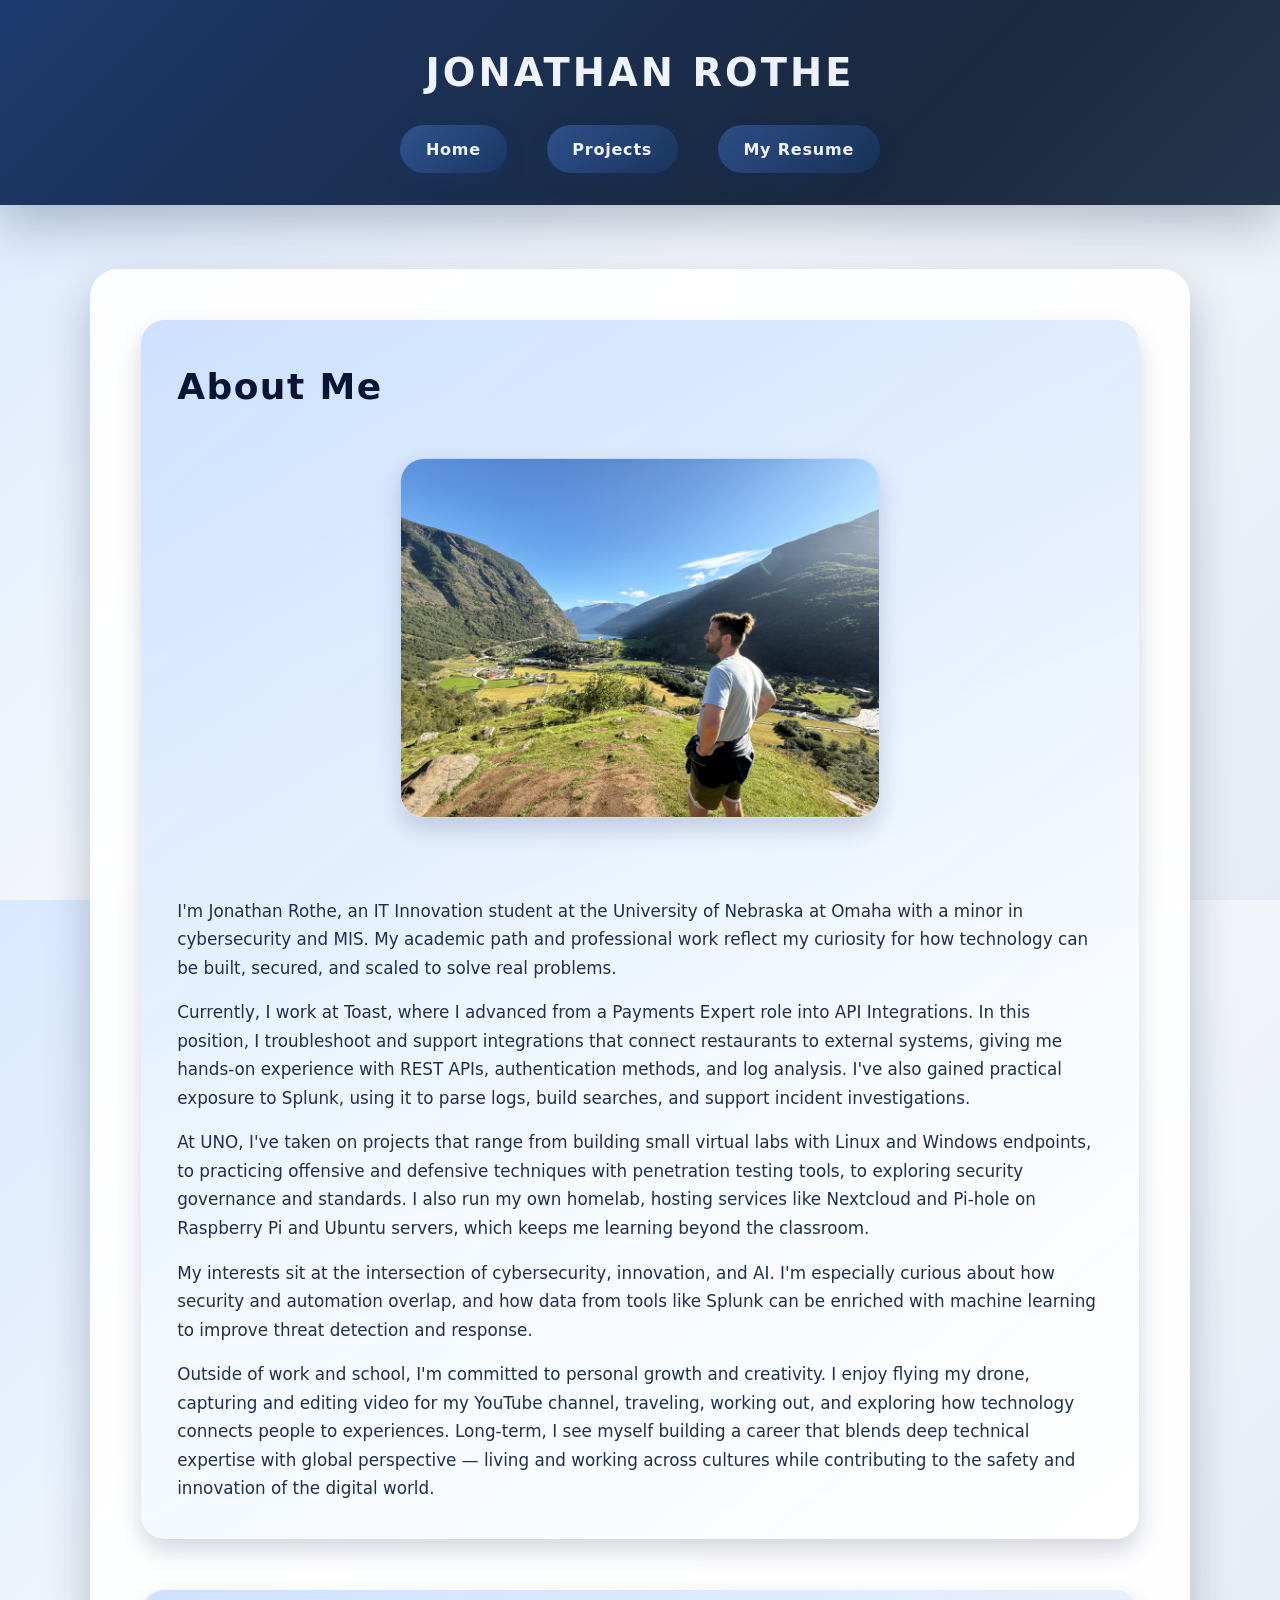
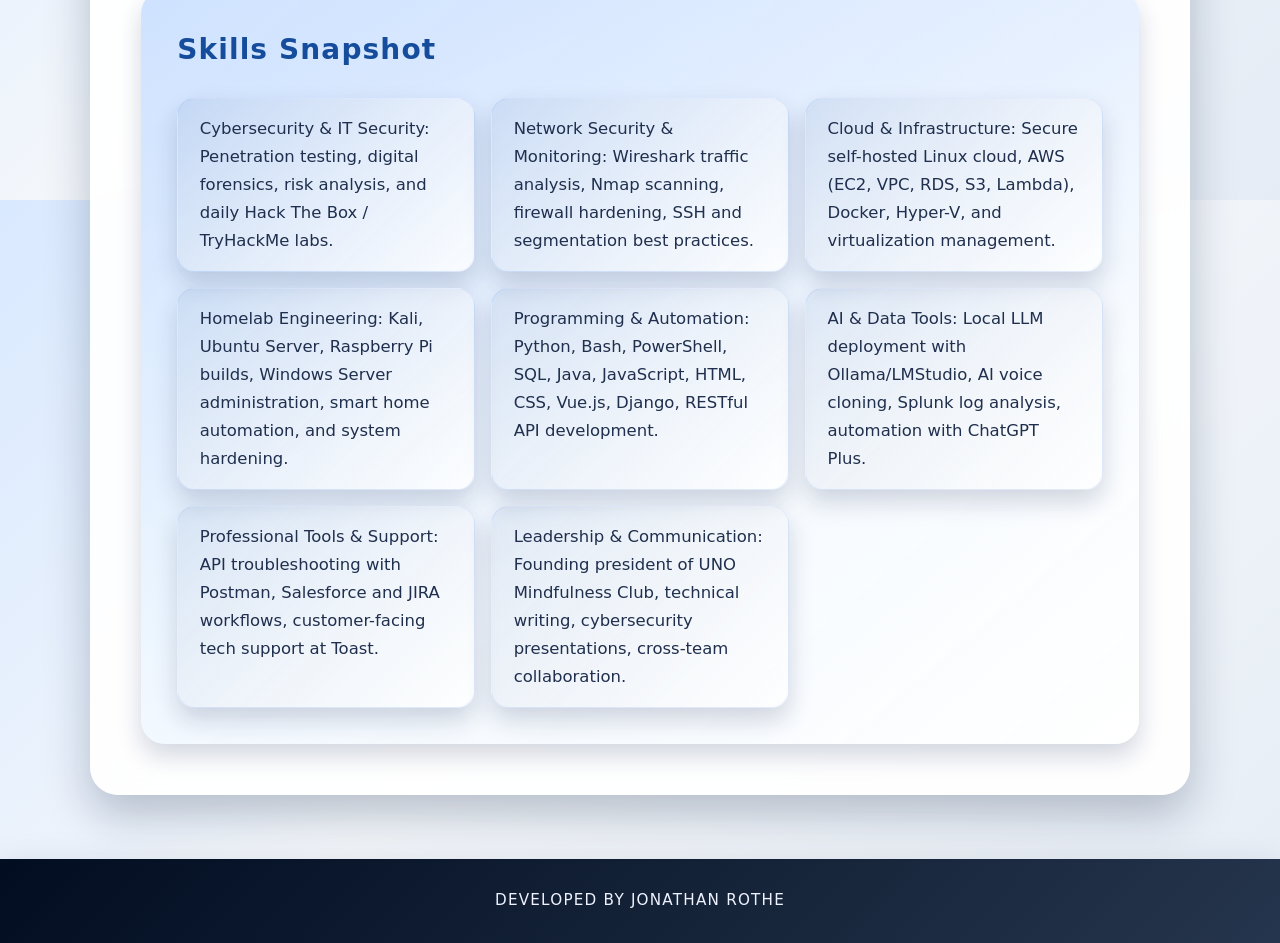
==== about.html @ 2ec84be0 "push" ====
<!DOCTYPE html>
<html lang="en">
<head>
    <meta charset="UTF-8">
    <meta name="viewport" content="width=device-width, initial-scale=1.0">
    <title>Jonathan Rothe's Resume</title>
    <link rel="stylesheet" href="style.css">
    <link rel="icon" href="pictures/favicon.png" type="image/x-icon">
</head>
<body>
    <header>
        <h1>Jonathan Rothe</h1>
        <nav>
        <ul>
            <li><a href="index.html">Home</a></li>
            <li><a href="projects.html">Projects</a></li>
            <li><a href="resume.html">My Resume</a></li>
        </ul>
        </nav>
    </header>

    <main>
        <section class="about-intro">
            <h2>About Me</h2>
            <div class="about-layout">
                <img src="pictures/canyon.jpg" alt="Travel pic" class="responsive-image" width="480" height="680">
                <div class="about-copy">
                    <p>I&apos;m Jonathan Rothe, an IT Innovation student at the University of Nebraska at Omaha with a minor in cybersecurity and MIS. My academic path and professional work reflect my curiosity for how technology can be built, secured, and scaled to solve real problems.</p>

                    <p>Currently, I work at Toast, where I advanced from a Payments Expert role into API Integrations. In this position, I troubleshoot and support integrations that connect restaurants to external systems, giving me hands-on experience with REST APIs, authentication methods, and log analysis. I&apos;ve also gained practical exposure to Splunk, using it to parse logs, build searches, and support incident investigations.</p>

                    <p>At UNO, I&apos;ve taken on projects that range from building small virtual labs with Linux and Windows endpoints, to practicing offensive and defensive techniques with penetration testing tools, to exploring security governance and standards. I also run my own homelab, hosting services like Nextcloud and Pi-hole on Raspberry Pi and Ubuntu servers, which keeps me learning beyond the classroom.</p>

                    <p>My interests sit at the intersection of cybersecurity, innovation, and AI. I&apos;m especially curious about how security and automation overlap, and how data from tools like Splunk can be enriched with machine learning to improve threat detection and response.</p>

                    <p>Outside of work and school, I&apos;m committed to personal growth and creativity. I enjoy flying my drone, capturing and editing video for my YouTube channel, traveling, working out, and exploring how technology connects people to experiences. Long-term, I see myself building a career that blends deep technical expertise with global perspective &mdash; living and working across cultures while contributing to the safety and innovation of the digital world.</p>
                </div>
            </div>
        </section>

        <section class="skills-summary">
            <h3>Skills Snapshot</h3>
            <ul>
                <li>Cybersecurity &amp; IT Security: Penetration testing, digital forensics, risk analysis, and daily Hack The Box / TryHackMe labs.</li>
                <li>Network Security &amp; Monitoring: Wireshark traffic analysis, Nmap scanning, firewall hardening, SSH and segmentation best practices.</li>
                <li>Cloud &amp; Infrastructure: Secure self-hosted Linux cloud, AWS (EC2, VPC, RDS, S3, Lambda), Docker, Hyper-V, and virtualization management.</li>
                <li>Homelab Engineering: Kali, Ubuntu Server, Raspberry Pi builds, Windows Server administration, smart home automation, and system hardening.</li>
                <li>Programming &amp; Automation: Python, Bash, PowerShell, SQL, Java, JavaScript, HTML, CSS, Vue.js, Django, RESTful API development.</li>
                <li>AI &amp; Data Tools: Local LLM deployment with Ollama/LMStudio, AI voice cloning, Splunk log analysis, automation with ChatGPT Plus.</li>
                <li>Professional Tools &amp; Support: API troubleshooting with Postman, Salesforce and JIRA workflows, customer-facing tech support at Toast.</li>
                <li>Leadership &amp; Communication: Founding president of UNO Mindfulness Club, technical writing, cybersecurity presentations, cross-team collaboration.</li>
            </ul>
        </section>

    </main>

    <footer>
        <p>Developed by Jonathan Rothe</p>
    </footer>
</body>
</html>
---- style.css ----
:root {
    --primary-deep: #03122b;
    --primary-main: #154d9c;
    --primary-accent: #4f88ff;
    --primary-soft: #8dc6ff;
    --neutral-100: #f1f5fb;
    --neutral-200: rgba(255, 255, 255, 0.92);
    --neutral-300: rgba(255, 255, 255, 0.65);
    --text-strong: #0a1536;
    --text-body: #1f2f4d;
    --text-muted: #5c6e91;
    --shadow-elevated: 0 20px 45px rgba(8, 26, 60, 0.25);
    --shadow-soft: 0 12px 24px rgba(15, 35, 75, 0.18);
    --shadow-inset: inset 0 0 0 1px rgba(255, 255, 255, 0.2);
}

* {
    box-sizing: border-box;
}

html, body {
    height: 100%;
    margin: 0;
    padding: 0;
}

body {
    font-family: "Segoe UI", "Helvetica Neue", system-ui, sans-serif;
    color: var(--text-body);
    background: linear-gradient(135deg, #d9e9ff 0%, #f4f7fb 45%, #e5ecf5 100%);
    display: flex;
    flex-direction: column;
    min-height: 100vh;
    line-height: 1.7;
}

header {
    background: linear-gradient(135deg, #020d21 0%, #152338 55%, #25354d 100%);
    color: #eef2ff;
    text-align: center;
    padding: 2.5rem 1.5rem 2rem;
    box-shadow: var(--shadow-elevated);
    position: relative;
    isolation: isolate;
}

header::after {
    content: "";
    position: absolute;
    inset: 0;
    background: linear-gradient(135deg, rgba(79, 136, 255, 0.35), transparent 70%);
    pointer-events: none;
    mix-blend-mode: screen;
}

header h1 {
    margin: 0;
    color: #eef2ff;
    font-size: clamp(2rem, 3vw, 2.8rem);
    letter-spacing: 0.08em;
    text-transform: uppercase;
}

nav ul {
    list-style: none;
    display: flex;
    gap: clamp(1rem, 4vw, 2.5rem);
    justify-content: center;
    align-items: center;
    padding: 1.25rem 0 0;
    margin: 0;
    flex-wrap: wrap;
}

nav a {
    display: inline-flex;
    align-items: center;
    justify-content: center;
    padding: 0.65rem 1.6rem;
    border-radius: 999px;
    font-weight: 600;
    color: #eef2ff;
    letter-spacing: 0.05em;
    text-decoration: none;
    background: linear-gradient(135deg, rgba(79, 136, 255, 0.35), rgba(20, 77, 156, 0.25));
    backdrop-filter: blur(12px);
    box-shadow: 0 8px 18px rgba(16, 41, 88, 0.3);
    transition: transform 0.25s ease, box-shadow 0.25s ease, background 0.25s ease;
}

nav a::after {
    content: none;
}

nav a:hover,
nav a:focus-visible {
    transform: translateY(-3px);
    box-shadow: 0 14px 26px rgba(17, 56, 129, 0.35);
    background: linear-gradient(135deg, rgba(79, 136, 255, 0.55), rgba(20, 77, 156, 0.45));
}

main {
    width: min(1100px, 88%);
    margin: clamp(2.5rem, 6vw, 4rem) auto;
    padding: clamp(2rem, 4vw, 4rem);
    background: var(--neutral-200);
    border-radius: 28px;
    box-shadow: var(--shadow-elevated);
    backdrop-filter: blur(18px);
    display: flex;
    flex-direction: column;
    gap: clamp(2.5rem, 4vw, 3.5rem);
}

section {
    margin: 0;
    padding: clamp(1.5rem, 3vw, 2.25rem);
    border-radius: 24px;
    background: linear-gradient(140deg, rgba(141, 198, 255, 0.22) 0%, rgba(255, 255, 255, 0.82) 100%);
    box-shadow: var(--shadow-soft);
    position: relative;
    overflow: hidden;
}

section::before {
    content: "";
    position: absolute;
    inset: 0;
    background: linear-gradient(160deg, rgba(79, 136, 255, 0.2), transparent 65%);
    opacity: 0.8;
    pointer-events: none;
}

section > * {
    position: relative;
    z-index: 1;
}

h1, h2, h3 {
    font-family: "Segoe UI", "Helvetica Neue", system-ui, sans-serif;
    margin: 0 0 1rem;
    color: var(--text-strong);
    letter-spacing: 0.04em;
}

h2 {
    font-size: clamp(1.75rem, 3vw, 2.25rem);
}

h3 {
    font-size: clamp(1.35rem, 2.5vw, 1.75rem);
    color: var(--primary-main);
}

p {
    margin: 0 0 1.1rem;
    font-size: 1.05rem;
    color: var(--text-body);
}

strong {
    color: var(--primary-main);
}

ul,
ol {
    list-style: none;
    margin: 1.5rem 0 0;
    padding: 0;
}

main ul,
main ol {
    display: grid;
    gap: 1rem;
}

main li {
    background: linear-gradient(135deg, rgba(13, 61, 130, 0.08), rgba(255, 255, 255, 0.8));
    padding: 1rem 1.35rem;
    border-radius: 18px;
    font-size: 1.03rem;
    color: var(--text-body);
    box-shadow: var(--shadow-soft);
    border: 1px solid rgba(79, 136, 255, 0.1);
    transition: transform 0.25s ease, box-shadow 0.25s ease;
}

main li:hover {
    transform: translateY(-2px);
    box-shadow: 0 16px 32px rgba(16, 41, 88, 0.18);
}

.skills-summary ul {
    grid-template-columns: repeat(auto-fit, minmax(260px, 1fr));
}

.hero {
    position: relative;
    background: linear-gradient(135deg, rgba(3, 18, 43, 0.88), rgba(21, 77, 156, 0.65)), url('pictures/selfie.jpg') center/cover;
    color: #f7f9ff;
    padding: clamp(3rem, 6vw, 5rem);
    border-radius: 28px;
    overflow: hidden;
    min-height: clamp(320px, 55vw, 420px);
    display: flex;
    align-items: center;
    justify-content: center;
    text-align: center;
}

.hero-inner {
    position: relative;
    z-index: 1;
    display: flex;
    flex-direction: column;
    gap: clamp(1rem, 3vw, 1.75rem);
    align-items: center;
    max-width: min(780px, 92%);
}

.hero::before {
    content: "";
    position: absolute;
    inset: 0;
    background: radial-gradient(circle at 20% 20%, rgba(141, 198, 255, 0.35), transparent 55%),
        radial-gradient(circle at 80% 80%, rgba(79, 136, 255, 0.3), transparent 60%);
    z-index: 0;
}

.hero-name {
    font-size: clamp(1.1rem, 2vw, 1.3rem);
    letter-spacing: 0.4em;
    text-transform: uppercase;
    color: rgba(255, 255, 255, 0.9);
}

.hero-title {
    font-size: clamp(1.6rem, 4vw, 2.6rem);
    margin: 0;
    color: #f7f9ff;
}

.hero-actions {
    display: flex;
    gap: 1rem;
    flex-wrap: wrap;
    justify-content: center;
}

.hero-button {
    display: inline-flex;
    align-items: center;
    justify-content: center;
    padding: 0.85rem 1.85rem;
    border-radius: 999px;
    background: linear-gradient(135deg, rgba(141, 198, 255, 0.9), rgba(79, 136, 255, 0.9));
    color: #0a1536;
    font-weight: 700;
    letter-spacing: 0.08em;
    box-shadow: 0 16px 32px rgba(12, 42, 98, 0.35);
    transition: transform 0.25s ease, box-shadow 0.25s ease;
}

.hero-button:hover,
.hero-button:focus-visible {
    transform: translateY(-4px);
    box-shadow: 0 22px 44px rgba(12, 42, 98, 0.4);
}

.hero-button::after {
    display: none;
}

.hero-button.ghost {
    background: rgba(9, 24, 54, 0.35);
    color: #f7f9ff;
    border: 1px solid rgba(141, 198, 255, 0.6);
    box-shadow: 0 12px 28px rgba(9, 24, 54, 0.55);
}

.hero-button.ghost:hover,
.hero-button.ghost:focus-visible {
    transform: translateY(-4px);
    box-shadow: 0 18px 38px rgba(9, 24, 54, 0.65);
}

.intro {
    text-align: center;
}

.intro p {
    margin: 0;
    font-size: 1.1rem;
    color: var(--text-body);
}

.credential-showcase {
    text-align: center;
}

.credential-showcase h2 {
    margin-bottom: 1.5rem;
}

.credential-grid {
    display: grid;
    grid-template-columns: repeat(auto-fit, minmax(240px, 1fr));
    gap: 1.75rem;
}

.credential-card {
    background: rgba(255, 255, 255, 0.88);
    border-radius: 22px;
    padding: 1.4rem;
    box-shadow: var(--shadow-soft);
    border: 1px solid rgba(79, 136, 255, 0.18);
    display: flex;
    flex-direction: column;
    gap: 1.1rem;
    align-items: center;
    text-align: center;
}

.credential-card img {
    width: 100%;
    height: 160px;
    object-fit: contain;
    border-radius: 18px;
    background: rgba(255, 255, 255, 0.95);
    padding: 1rem;
    box-shadow: var(--shadow-inset);
}

.credential-content {
    display: flex;
    flex-direction: column;
    gap: 0.75rem;
    align-items: center;
}

.credential-content h3 {
    margin: 0;
    font-size: 1.2rem;
    color: var(--text-strong);
}

.credential-content p {
    margin: 0;
    font-size: 1rem;
    color: var(--text-body);
}

.credential-content a {
    font-weight: 700;
}

.media-feature {
    text-align: center;
}

.video-frame {
    position: relative;
    width: 100%;
    padding-top: 56.25%;
    border-radius: 24px;
    overflow: hidden;
    box-shadow: var(--shadow-elevated);
    border: 1px solid rgba(79, 136, 255, 0.2);
}

.video-frame iframe {
    position: absolute;
    inset: 0;
    width: 100%;
    height: 100%;
}

.links {
    text-align: center;
}

.link-grid {
    display: grid;
    grid-template-columns: repeat(auto-fit, minmax(200px, 1fr));
    gap: 1.25rem;
}

.link-card {
    display: inline-flex;
    align-items: center;
    justify-content: center;
    padding: 1.1rem 1.35rem;
    border-radius: 18px;
    background: linear-gradient(135deg, rgba(21, 77, 156, 0.9), rgba(79, 136, 255, 0.95));
    color: #f7f9ff;
    font-weight: 600;
    letter-spacing: 0.06em;
    box-shadow: var(--shadow-soft);
    text-align: center;
    transition: transform 0.25s ease, box-shadow 0.25s ease;
}

.link-card::after {
    display: none;
}

.link-card:hover,
.link-card:focus-visible {
    transform: translateY(-3px);
    box-shadow: 0 20px 32px rgba(21, 77, 156, 0.35);
}.responsive-image,
.responsive-video {
    display: block;
    margin: clamp(1rem, 2vw, 1.5rem) auto clamp(1.5rem, 4vw, 2.5rem);
    max-width: min(100%, 720px);
    height: auto;
    border-radius: 24px;
    box-shadow: var(--shadow-soft);
    border: 1px solid rgba(79, 136, 255, 0.18);
}

a {
    color: var(--primary-main);
    font-weight: 600;
    text-decoration: none;
    position: relative;
    transition: color 0.25s ease;
}

a::after {
    content: "";
    position: absolute;
    left: 0;
    bottom: -4px;
    width: 100%;
    height: 2px;
    background: linear-gradient(135deg, var(--primary-accent), var(--primary-soft));
    transform: scaleX(0);
    transform-origin: left;
    transition: transform 0.25s ease;
}

a:hover,
a:focus-visible {
    color: var(--primary-accent);
}

a:hover::after,
a:focus-visible::after {
    transform: scaleX(1);
}

.download-button,
button,
.project-buttons a,
.tool-buttons button,
.tool-section button {
    font-size: 1rem;
    padding: 0.9rem 1.75rem;
    border: none;
    border-radius: 999px;
    background: linear-gradient(135deg, var(--primary-main), var(--primary-accent));
    color: #f7f9ff;
    cursor: pointer;
    font-weight: 600;
    letter-spacing: 0.05em;
    box-shadow: 0 14px 30px rgba(21, 77, 156, 0.3);
    transition: transform 0.25s ease, box-shadow 0.25s ease;
}

.download-button:hover,
button:hover,
.project-buttons a:hover,
.tool-buttons button:hover,
.tool-section button:hover {
    transform: translateY(-3px);
    box-shadow: 0 20px 38px rgba(21, 77, 156, 0.35);
}

#download {
    text-align: center;
}

footer {
    background: linear-gradient(135deg, #020d21 0%, #152338 55%, #25354d 100%);
    color: #eef2ff;
    text-align: center;
    padding: 1.8rem 1rem;
    margin-top: auto;
    box-shadow: var(--shadow-elevated);
}

footer p {
    margin: 0;
    color: #eef2ff;
    font-size: 0.95rem;
    letter-spacing: 0.08em;
    text-transform: uppercase;
}

.projects-container {
    text-align: left;
}

.projects-container h2,
.projects-container p {
    text-align: left;
}

.project-list {
    display: grid;
    gap: clamp(2rem, 4vw, 3rem);
}

.project-card {
    background: linear-gradient(145deg, rgba(141, 198, 255, 0.18), rgba(255, 255, 255, 0.9));
    border-radius: 26px;
    padding: clamp(1.75rem, 4vw, 2.25rem);
    box-shadow: var(--shadow-soft);
    border: 1px solid rgba(79, 136, 255, 0.12);
    display: flex;
    flex-direction: column;
    gap: clamp(1.5rem, 3vw, 2rem);
    overflow: hidden;
}

.project-image {
    width: 100%;
    border-radius: 22px;
    box-shadow: var(--shadow-soft);
    border: 1px solid rgba(79, 136, 255, 0.15);
    object-fit: cover;
    max-height: 420px;
}

.project-content {
    display: flex;
    flex-direction: column;
    gap: 1rem;
}

.project-content h3 {
    margin: 0;
    color: var(--text-strong);
    font-size: clamp(1.3rem, 2.6vw, 1.6rem);
}

.project-content p {
    margin: 0;
    color: var(--text-body);
}

.project-link {
    align-self: flex-start;
    padding: 0.85rem 1.9rem;
    border-radius: 999px;
    background: linear-gradient(135deg, var(--primary-main), var(--primary-accent));
    color: #f7f9ff;
    font-weight: 600;
    letter-spacing: 0.06em;
    text-decoration: none;
    box-shadow: 0 16px 34px rgba(21, 77, 156, 0.32);
    transition: transform 0.25s ease, box-shadow 0.25s ease;
}

.project-link:hover,
.project-link:focus-visible {
    transform: translateY(-3px);
    box-shadow: 0 22px 42px rgba(21, 77, 156, 0.38);
}.tool-buttons {
    display: flex;
    justify-content: center;
    gap: 1.25rem;
    flex-wrap: wrap;
    padding: 1.5rem 0;
}

.tool-buttons button {
    background: linear-gradient(135deg, #1e3a68, #4f88ff);
    min-width: 200px;
}

.tool-section {
    display: none;
    padding: clamp(1.5rem, 4vw, 2.5rem);
    background: var(--neutral-200);
    border-radius: 24px;
    box-shadow: var(--shadow-soft);
    border: 1px solid rgba(79, 136, 255, 0.12);
    max-width: 900px;
    margin: 0 auto;
}

.tool-section.active {
    display: block;
}

.tool-section form {
    display: flex;
    flex-direction: column;
    gap: 1rem;
}

.tool-section form div {
    display: flex;
    flex-direction: column;
    gap: 0.5rem;
}

.tool-section label {
    font-weight: 600;
    color: var(--text-strong);
}

.tool-section input[type="text"],
.tool-section select {
    width: 100%;
    padding: 0.85rem 1rem;
    border-radius: 14px;
    border: 1px solid rgba(79, 136, 255, 0.25);
    background: rgba(255, 255, 255, 0.9);
    font-size: 1rem;
    color: var(--text-body);
}

.tool-section .error-message {
    color: #ff5f79;
    font-weight: 600;
}

.calc-button {
    margin: 1.5rem 0 0;
}

.about-layout {
    display: flex;
    flex-direction: column;
    gap: clamp(1.5rem, 3vw, 2.5rem);
    align-items: center;
    text-align: left;
}

.about-copy {
    display: flex;
    flex-direction: column;
    gap: 1rem;
}

.about-copy p {
    margin: 0;
}

.resume-intro {
    text-align: center;
    background: linear-gradient(140deg, rgba(79, 136, 255, 0.25), rgba(255, 255, 255, 0.85));
}

.resume-intro h2 {
    margin-bottom: 1.25rem;
    letter-spacing: 0.1em;
    text-transform: uppercase;
}

.resume-meta {
    display: flex;
    flex-wrap: wrap;
    gap: 1rem 2.5rem;
    justify-content: center;
    font-weight: 600;
    font-size: 1.05rem;
    color: var(--text-strong);
}

.resume-meta span {
    color: var(--text-strong);
}

.resume-section {
    display: flex;
    flex-direction: column;
    gap: 1.75rem;
}

.resume-section h3 {
    text-transform: uppercase;
    letter-spacing: 0.12em;
    font-size: clamp(1.35rem, 2.4vw, 1.65rem);
}

.resume-entry {
    background: rgba(255, 255, 255, 0.75);
    border-radius: 18px;
    padding: clamp(1.25rem, 3vw, 1.75rem);
    border: 1px solid rgba(79, 136, 255, 0.2);
    box-shadow: 0 12px 26px rgba(12, 42, 98, 0.08);
    position: relative;
    overflow: hidden;
}

.resume-entry::before {
    content: "";
    position: absolute;
    inset: 0;
    border-radius: inherit;
    background: linear-gradient(135deg, rgba(79, 136, 255, 0.15), transparent 70%);
    opacity: 0.9;
    pointer-events: none;
}

.resume-entry > * {
    position: relative;
    z-index: 1;
}

.resume-entry-header {
    display: flex;
    flex-wrap: wrap;
    gap: 0.65rem;
    justify-content: space-between;
    align-items: baseline;
    margin-bottom: 1rem;
}

.resume-entry-header h4 {
    margin: 0;
    font-size: clamp(1.1rem, 2vw, 1.35rem);
    color: var(--text-strong);
}

.resume-entry-dates {
    font-weight: 600;
    color: var(--primary-main);
    letter-spacing: 0.05em;
}

.resume-entry-body p {
    margin-bottom: 0.75rem;
}

.resume-subsection {
    margin-top: 1.35rem;
    padding-top: 1.1rem;
    border-top: 1px solid rgba(79, 136, 255, 0.18);
}

.resume-subsection h5 {
    margin: 0 0 0.75rem;
    font-size: 1rem;
    text-transform: uppercase;
    letter-spacing: 0.08em;
    color: var(--text-muted);
}

.resume-points {
    display: grid;
    gap: 0.85rem;
}

.resume-points p {
    margin: 0;
}

@media (max-width: 900px) {
    main {
        width: min(92%, 720px);
        padding: clamp(1.5rem, 5vw, 2.5rem);
    }

    section {
        padding: clamp(1.25rem, 5vw, 1.75rem);
    }

    nav a {
        padding: 0.55rem 1.2rem;
    }

    .hero {
        min-height: 310px;
        padding: clamp(2.4rem, 7vw, 4.2rem);
    }

    .hero-title {
        font-size: clamp(1.6rem, 5vw, 2.2rem);
    }

    .credential-grid {
        grid-template-columns: repeat(auto-fit, minmax(220px, 1fr));
    }

    .video-frame {
        padding-top: 58%;
    }
}

@media (max-width: 600px) {
    header {
        padding: 2rem 1.25rem 1.75rem;
    }

    header h1 {
        letter-spacing: 0.05em;
    }

    main {
        margin: 2rem auto;
    }

    main ul,
    main ol {
        grid-template-columns: 1fr;
    }

    .responsive-image,
    .responsive-video {
        border-radius: 18px;
    }

    .project-buttons {
        justify-content: center;
    }

    .hero {
        min-height: 280px;
        padding: clamp(2rem, 8vw, 3.2rem);
    }

    .hero-name {
        letter-spacing: 0.18em;
    }

    .hero-actions {
        flex-direction: column;
        width: 100%;
    }

    .hero-button {
        width: 100%;
    }

    .credential-card {
        padding: 1.2rem;
    }

    .credential-card img {
        height: 140px;
        padding: 0.75rem;
    }

    .video-frame {
        padding-top: 65%;
    }

    .link-card {
        width: 100%;
    }
    .project-link {
        width: 100%;
        text-align: center;
    }
}
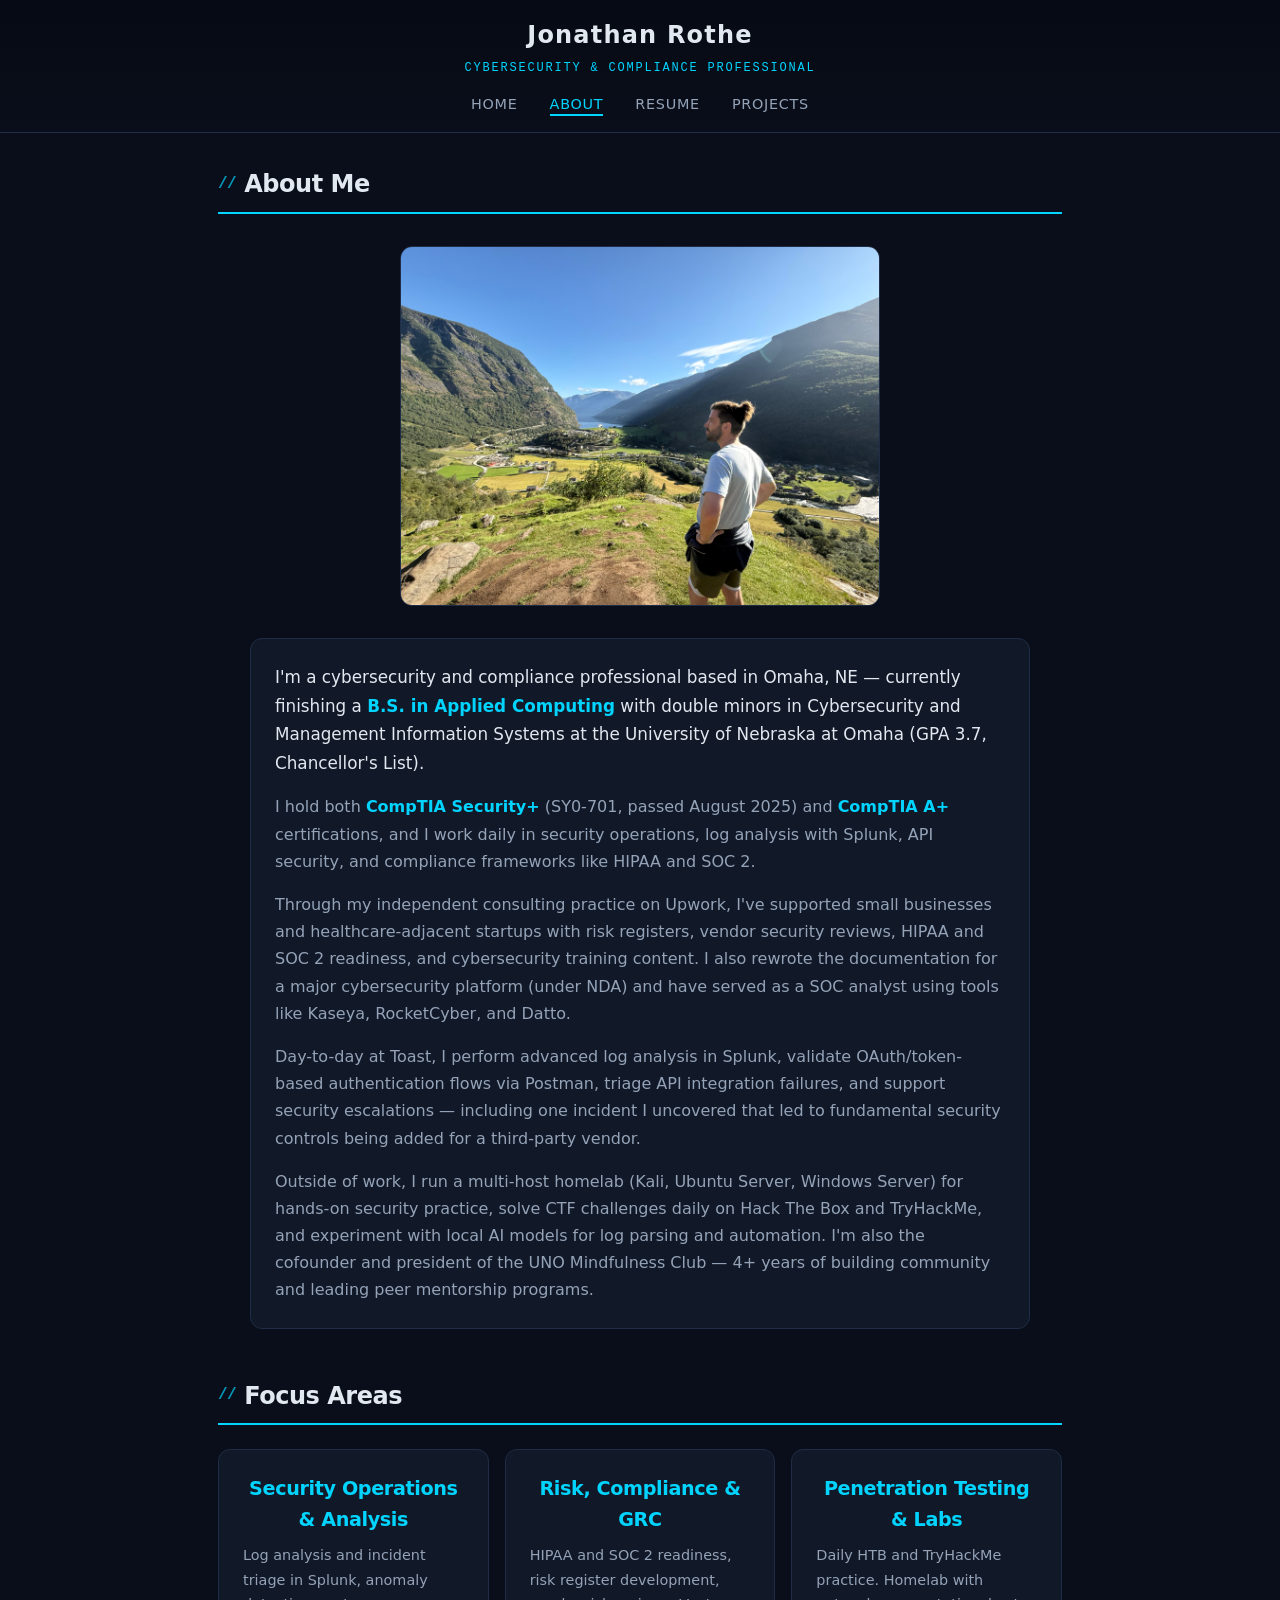
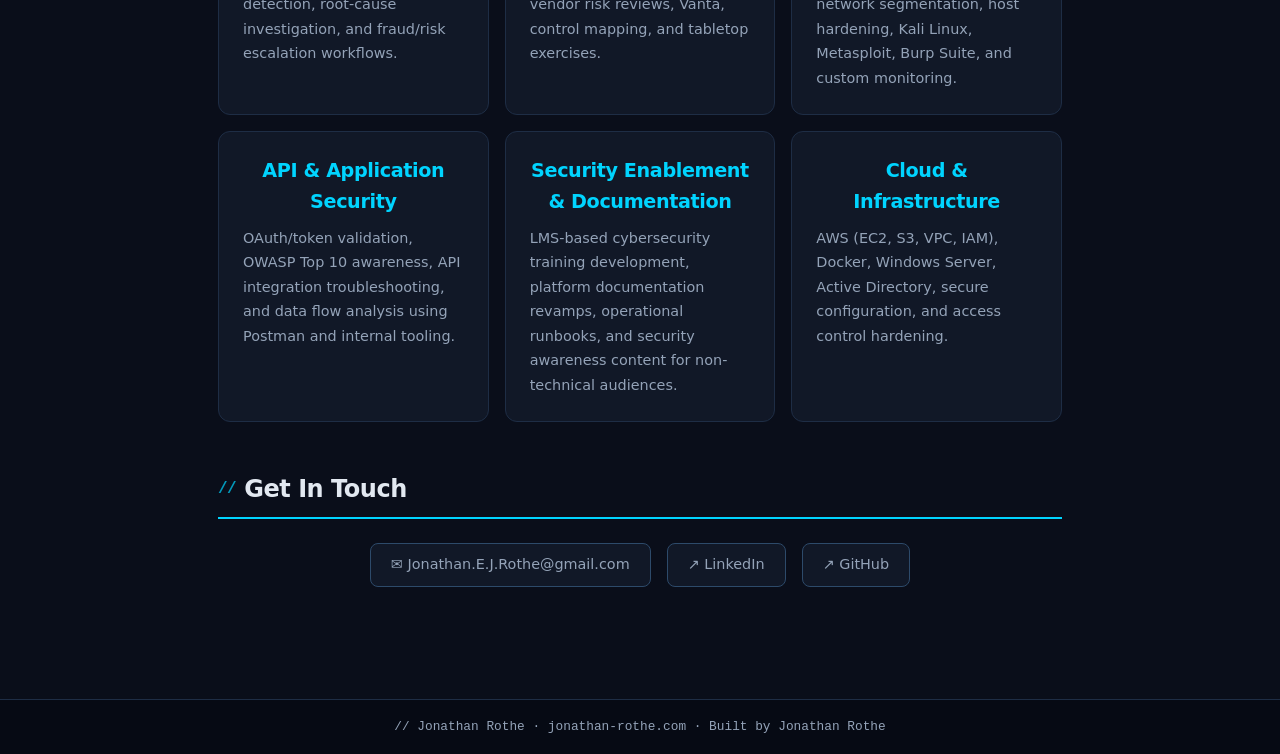
==== commit 49796002: "Rebrand site as Cybersecurity professional & modernize UI - Replaced selfie with professional headsh" ====
--- a/about.html
+++ b/about.html
@@ -3,59 +3,127 @@
 <head>
     <meta charset="UTF-8">
     <meta name="viewport" content="width=device-width, initial-scale=1.0">
-    <title>Jonathan Rothe's Resume</title>
+    <title>About | Jonathan Rothe</title>
     <link rel="stylesheet" href="style.css">
     <link rel="icon" href="pictures/favicon.png" type="image/x-icon">
 </head>
 <body>
     <header>
         <h1>Jonathan Rothe</h1>
+        <p class="tagline">Cybersecurity &amp; Compliance Professional</p>
         <nav>
-        <ul>
-            <li><a href="index.html">Home</a></li>
-            <li><a href="projects.html">Projects</a></li>
-            <li><a href="resume.html">My Resume</a></li>
-        </ul>
+            <ul>
+                <li><a href="index.html">Home</a></li>
+                <li><a href="about.html" class="active">About</a></li>
+                <li><a href="resume.html">Resume</a></li>
+                <li><a href="projects.html">Projects</a></li>
+            </ul>
         </nav>
     </header>
 
     <main>
-        <section class="about-intro">
-            <h2>About Me</h2>
-            <div class="about-layout">
-                <img src="pictures/canyon.jpg" alt="Travel pic" class="responsive-image" width="480" height="680">
-                <div class="about-copy">
-                    <p>I&apos;m Jonathan Rothe, an IT Innovation student at the University of Nebraska at Omaha with a minor in cybersecurity and MIS. My academic path and professional work reflect my curiosity for how technology can be built, secured, and scaled to solve real problems.</p>
+        <section>
+            <h2 class="section-title">About Me</h2>
 
-                    <p>Currently, I work at Toast, where I advanced from a Payments Expert role into API Integrations. In this position, I troubleshoot and support integrations that connect restaurants to external systems, giving me hands-on experience with REST APIs, authentication methods, and log analysis. I&apos;ve also gained practical exposure to Splunk, using it to parse logs, build searches, and support incident investigations.</p>
+            <img src="pictures/canyon.jpg" alt="Jonathan Rothe" class="responsive-image"
+                 style="max-width:480px;border-radius:12px;">
 
-                    <p>At UNO, I&apos;ve taken on projects that range from building small virtual labs with Linux and Windows endpoints, to practicing offensive and defensive techniques with penetration testing tools, to exploring security governance and standards. I also run my own homelab, hosting services like Nextcloud and Pi-hole on Raspberry Pi and Ubuntu servers, which keeps me learning beyond the classroom.</p>
+            <div class="card" style="max-width:780px;margin:0 auto 2rem;text-align:left;">
+                <p style="color:#e2e8f0;font-size:1.05rem;margin-bottom:1rem;">
+                    I'm a cybersecurity and compliance professional based in Omaha, NE — currently finishing a
+                    <strong style="color:#00d4ff;">B.S. in Applied Computing</strong> with double minors in
+                    Cybersecurity and Management Information Systems at the University of Nebraska at Omaha
+                    (GPA 3.7, Chancellor's List).
+                </p>
+                <p style="margin-bottom:1rem;">
+                    I hold both <strong style="color:#00d4ff;">CompTIA Security+</strong> (SY0-701, passed August 2025)
+                    and <strong style="color:#00d4ff;">CompTIA A+</strong> certifications, and I work daily in security
+                    operations, log analysis with Splunk, API security, and compliance frameworks like HIPAA and SOC 2.
+                </p>
+                <p style="margin-bottom:1rem;">
+                    Through my independent consulting practice on Upwork, I've supported small businesses and
+                    healthcare-adjacent startups with risk registers, vendor security reviews, HIPAA and SOC 2 readiness,
+                    and cybersecurity training content. I also rewrote the documentation for a major cybersecurity
+                    platform (under NDA) and have served as a SOC analyst using tools like Kaseya, RocketCyber,
+                    and Datto.
+                </p>
+                <p style="margin-bottom:1rem;">
+                    Day-to-day at Toast, I perform advanced log analysis in Splunk, validate OAuth/token-based
+                    authentication flows via Postman, triage API integration failures, and support security escalations
+                    — including one incident I uncovered that led to fundamental security controls being added for a
+                    third-party vendor.
+                </p>
+                <p>
+                    Outside of work, I run a multi-host homelab (Kali, Ubuntu Server, Windows Server) for hands-on
+                    security practice, solve CTF challenges daily on Hack The Box and TryHackMe, and experiment with
+                    local AI models for log parsing and automation. I'm also the cofounder and president of the UNO
+                    Mindfulness Club — 4+ years of building community and leading peer mentorship programs.
+                </p>
+            </div>
+        </section>
 
-                    <p>My interests sit at the intersection of cybersecurity, innovation, and AI. I&apos;m especially curious about how security and automation overlap, and how data from tools like Splunk can be enriched with machine learning to improve threat detection and response.</p>
-
-                    <p>Outside of work and school, I&apos;m committed to personal growth and creativity. I enjoy flying my drone, capturing and editing video for my YouTube channel, traveling, working out, and exploring how technology connects people to experiences. Long-term, I see myself building a career that blends deep technical expertise with global perspective &mdash; living and working across cultures while contributing to the safety and innovation of the digital world.</p>
+        <!-- Focus Areas -->
+        <section>
+            <h2 class="section-title">Focus Areas</h2>
+            <div class="skills-grid">
+                <div class="card" style="text-align:left;">
+                    <h3>Security Operations &amp; Analysis</h3>
+                    <p style="margin-top:0.5rem;font-size:0.9rem;">
+                        Log analysis and incident triage in Splunk, anomaly detection, root-cause investigation,
+                        and fraud/risk escalation workflows.
+                    </p>
+                </div>
+                <div class="card" style="text-align:left;">
+                    <h3>Risk, Compliance &amp; GRC</h3>
+                    <p style="margin-top:0.5rem;font-size:0.9rem;">
+                        HIPAA and SOC 2 readiness, risk register development, vendor risk reviews, Vanta,
+                        control mapping, and tabletop exercises.
+                    </p>
+                </div>
+                <div class="card" style="text-align:left;">
+                    <h3>Penetration Testing &amp; Labs</h3>
+                    <p style="margin-top:0.5rem;font-size:0.9rem;">
+                        Daily HTB and TryHackMe practice. Homelab with network segmentation, host hardening,
+                        Kali Linux, Metasploit, Burp Suite, and custom monitoring.
+                    </p>
+                </div>
+                <div class="card" style="text-align:left;">
+                    <h3>API &amp; Application Security</h3>
+                    <p style="margin-top:0.5rem;font-size:0.9rem;">
+                        OAuth/token validation, OWASP Top 10 awareness, API integration troubleshooting,
+                        and data flow analysis using Postman and internal tooling.
+                    </p>
+                </div>
+                <div class="card" style="text-align:left;">
+                    <h3>Security Enablement &amp; Documentation</h3>
+                    <p style="margin-top:0.5rem;font-size:0.9rem;">
+                        LMS-based cybersecurity training development, platform documentation revamps,
+                        operational runbooks, and security awareness content for non-technical audiences.
+                    </p>
+                </div>
+                <div class="card" style="text-align:left;">
+                    <h3>Cloud &amp; Infrastructure</h3>
+                    <p style="margin-top:0.5rem;font-size:0.9rem;">
+                        AWS (EC2, S3, VPC, IAM), Docker, Windows Server, Active Directory, secure
+                        configuration, and access control hardening.
+                    </p>
                 </div>
             </div>
         </section>
 
-        <section class="skills-summary">
-            <h3>Skills Snapshot</h3>
-            <ul>
-                <li>Cybersecurity &amp; IT Security: Penetration testing, digital forensics, risk analysis, and daily Hack The Box / TryHackMe labs.</li>
-                <li>Network Security &amp; Monitoring: Wireshark traffic analysis, Nmap scanning, firewall hardening, SSH and segmentation best practices.</li>
-                <li>Cloud &amp; Infrastructure: Secure self-hosted Linux cloud, AWS (EC2, VPC, RDS, S3, Lambda), Docker, Hyper-V, and virtualization management.</li>
-                <li>Homelab Engineering: Kali, Ubuntu Server, Raspberry Pi builds, Windows Server administration, smart home automation, and system hardening.</li>
-                <li>Programming &amp; Automation: Python, Bash, PowerShell, SQL, Java, JavaScript, HTML, CSS, Vue.js, Django, RESTful API development.</li>
-                <li>AI &amp; Data Tools: Local LLM deployment with Ollama/LMStudio, AI voice cloning, Splunk log analysis, automation with ChatGPT Plus.</li>
-                <li>Professional Tools &amp; Support: API troubleshooting with Postman, Salesforce and JIRA workflows, customer-facing tech support at Toast.</li>
-                <li>Leadership &amp; Communication: Founding president of UNO Mindfulness Club, technical writing, cybersecurity presentations, cross-team collaboration.</li>
-            </ul>
+        <!-- Contact -->
+        <section>
+            <h2 class="section-title">Get In Touch</h2>
+            <div class="contact-links">
+                <a href="mailto:Jonathan.E.J.Rothe@gmail.com" class="contact-btn">✉ Jonathan.E.J.Rothe@gmail.com</a>
+                <a href="https://www.linkedin.com/in/jonathan-rothe-mindful-life/" target="_blank" class="contact-btn">↗ LinkedIn</a>
+                <a href="https://github.com/BuddhaJon" target="_blank" class="contact-btn">↗ GitHub</a>
+            </div>
         </section>
-
     </main>
 
     <footer>
-        <p>Developed by Jonathan Rothe</p>
+        <p>// Jonathan Rothe · jonathan-rothe.com · Built by Jonathan Rothe</p>
     </footer>
 </body>
 </html>
--- a/style.css
+++ b/style.css
@@ -1,594 +1,657 @@
-:root {
-    --primary-deep: #03122b;
-    --primary-main: #154d9c;
-    --primary-accent: #4f88ff;
-    --primary-soft: #8dc6ff;
-    --neutral-100: #f1f5fb;
-    --neutral-200: rgba(255, 255, 255, 0.92);
-    --neutral-300: rgba(255, 255, 255, 0.65);
-    --text-strong: #0a1536;
-    --text-body: #1f2f4d;
-    --text-muted: #5c6e91;
-    --shadow-elevated: 0 20px 45px rgba(8, 26, 60, 0.25);
-    --shadow-soft: 0 12px 24px rgba(15, 35, 75, 0.18);
-    --shadow-inset: inset 0 0 0 1px rgba(255, 255, 255, 0.2);
-}
-
-* {
+/* ============================================================
+   JONATHAN ROTHE — CYBERSECURITY PORTFOLIO
+   Global Stylesheet
+   ============================================================ */
+
+/* ── Reset & Base ── */
+*, *::before, *::after {
     box-sizing: border-box;
+    margin: 0;
+    padding: 0;
 }
 
 html, body {
     height: 100%;
-    margin: 0;
-    padding: 0;
 }
 
 body {
-    font-family: "Segoe UI", "Helvetica Neue", system-ui, sans-serif;
-    color: var(--text-body);
-    background: linear-gradient(135deg, #d9e9ff 0%, #f4f7fb 45%, #e5ecf5 100%);
+    font-family: -apple-system, BlinkMacSystemFont, 'Segoe UI', system-ui, sans-serif;
     display: flex;
     flex-direction: column;
     min-height: 100vh;
+    background-color: #0a0e1a;
+    color: #e2e8f0;
+    line-height: 1.6;
+    text-align: center;
+}
+
+/* ── Typography ── */
+h1, h2, h3 {
+    text-align: center;
+    font-weight: 700;
+    letter-spacing: -0.02em;
+}
+
+h2 {
+    font-size: 1.75rem;
+    color: #e2e8f0;
+    margin-bottom: 1rem;
+}
+
+h3 {
+    font-size: 1.2rem;
+    color: #00d4ff;
+}
+
+p {
+    color: #94a3b8;
     line-height: 1.7;
 }
 
+a {
+    color: #00d4ff;
+    text-decoration: none;
+    transition: color 0.2s ease;
+}
+
+a:hover {
+    color: #67e8f9;
+    text-decoration: none;
+}
+
+/* ── Section Divider ── */
+.section-title {
+    font-size: 1.5rem;
+    color: #e2e8f0;
+    text-align: left;
+    padding-bottom: 0.5rem;
+    border-bottom: 2px solid #00d4ff;
+    margin-bottom: 1.5rem;
+    display: flex;
+    align-items: center;
+    gap: 0.5rem;
+}
+
+.section-title::before {
+    content: '//';
+    color: #00d4ff;
+    font-family: 'Courier New', monospace;
+    font-size: 1rem;
+    opacity: 0.7;
+}
+
+/* ── Header ── */
 header {
-    background: linear-gradient(135deg, #020d21 0%, #152338 55%, #25354d 100%);
-    color: #eef2ff;
-    text-align: center;
-    padding: 2.5rem 1.5rem 2rem;
-    box-shadow: var(--shadow-elevated);
-    position: relative;
-    isolation: isolate;
-}
-
-header::after {
-    content: "";
-    position: absolute;
-    inset: 0;
-    background: linear-gradient(135deg, rgba(79, 136, 255, 0.35), transparent 70%);
-    pointer-events: none;
-    mix-blend-mode: screen;
+    background: linear-gradient(180deg, #060a14 0%, #0a0e1a 100%);
+    border-bottom: 1px solid #1e2d45;
+    padding: 1rem 2rem;
+    position: sticky;
+    top: 0;
+    z-index: 100;
+    backdrop-filter: blur(8px);
 }
 
 header h1 {
-    margin: 0;
-    color: #eef2ff;
-    font-size: clamp(2rem, 3vw, 2.8rem);
-    letter-spacing: 0.08em;
+    font-size: 1.5rem;
+    color: #e2e8f0;
+    margin-bottom: 0.25rem;
+    letter-spacing: 0.05em;
+}
+
+header .tagline {
+    font-size: 0.75rem;
+    color: #00d4ff;
+    letter-spacing: 0.15em;
     text-transform: uppercase;
+    font-family: 'Courier New', monospace;
+    margin-bottom: 0.75rem;
 }
 
 nav ul {
     list-style: none;
     display: flex;
-    gap: clamp(1rem, 4vw, 2.5rem);
     justify-content: center;
+    gap: 2rem;
+    flex-wrap: wrap;
+}
+
+nav ul li a {
+    color: #94a3b8;
+    font-size: 0.9rem;
+    font-weight: 500;
+    letter-spacing: 0.05em;
+    text-transform: uppercase;
+    transition: color 0.2s ease;
+    padding-bottom: 2px;
+    border-bottom: 2px solid transparent;
+}
+
+nav ul li a:hover,
+nav ul li a.active {
+    color: #00d4ff;
+    border-bottom-color: #00d4ff;
+    text-decoration: none;
+}
+
+/* ── Main Layout ── */
+main {
+    flex: 1;
+    padding: 2rem 10%;
+    padding-bottom: 4rem;
+    max-width: 1100px;
+    margin: 0 auto;
+    width: 100%;
+}
+
+section {
+    margin-bottom: 3rem;
+}
+
+/* ── Cards ── */
+.card {
+    background: #111827;
+    border: 1px solid #1e2d45;
+    border-radius: 12px;
+    padding: 1.5rem;
+    text-align: left;
+    transition: border-color 0.2s ease, box-shadow 0.2s ease;
+}
+
+.card:hover {
+    border-color: #00d4ff33;
+    box-shadow: 0 0 20px #00d4ff15;
+}
+
+/* ── Skill Badges ── */
+.badge-grid {
+    display: flex;
+    flex-wrap: wrap;
+    gap: 0.5rem;
+    margin-top: 0.75rem;
+}
+
+.badge {
+    background: #0d1829;
+    border: 1px solid #2d4a6a;
+    color: #7dd3fc;
+    border-radius: 6px;
+    padding: 0.3rem 0.75rem;
+    font-size: 0.8rem;
+    font-family: 'Courier New', monospace;
+    letter-spacing: 0.03em;
+    transition: border-color 0.2s, background 0.2s;
+}
+
+.badge:hover {
+    border-color: #00d4ff;
+    background: #0d1f35;
+}
+
+.badge.green {
+    border-color: #15532e;
+    color: #4ade80;
+    background: #052e16;
+}
+
+.badge.cyan {
+    border-color: #164e63;
+    color: #22d3ee;
+    background: #083344;
+}
+
+.badge.orange {
+    border-color: #7c2d12;
+    color: #fb923c;
+    background: #431407;
+}
+
+/* ── Cert Badges ── */
+.cert-card {
+    display: flex;
     align-items: center;
-    padding: 1.25rem 0 0;
+    gap: 1rem;
+    background: #0d1829;
+    border: 1px solid #00d4ff44;
+    border-radius: 10px;
+    padding: 1rem 1.25rem;
+    text-align: left;
+}
+
+.cert-icon {
+    font-size: 2rem;
+    flex-shrink: 0;
+}
+
+.cert-card h3 {
+    font-size: 1rem;
+    color: #00d4ff;
+    margin-bottom: 0.25rem;
+}
+
+.cert-card p {
+    font-size: 0.8rem;
+    color: #64748b;
     margin: 0;
+}
+
+.cert-card .cert-verify {
+    font-size: 0.75rem;
+    color: #4ade80;
+    margin-top: 0.25rem;
+    display: block;
+}
+
+/* ── Timeline / Experience ── */
+.timeline-entry {
+    text-align: left;
+    position: relative;
+    padding-left: 1.25rem;
+    border-left: 2px solid #1e3a5f;
+    margin-bottom: 1.75rem;
+}
+
+.timeline-entry::before {
+    content: '';
+    position: absolute;
+    left: -5px;
+    top: 0.4rem;
+    width: 8px;
+    height: 8px;
+    background: #00d4ff;
+    border-radius: 50%;
+}
+
+.timeline-entry h3 {
+    font-size: 1rem;
+    color: #e2e8f0;
+    margin-bottom: 0.15rem;
+    text-align: left;
+}
+
+.timeline-entry .org {
+    color: #00d4ff;
+    font-size: 0.85rem;
+    font-weight: 600;
+}
+
+.timeline-entry .date {
+    color: #475569;
+    font-size: 0.8rem;
+    font-family: 'Courier New', monospace;
+    margin-bottom: 0.5rem;
+}
+
+.timeline-entry ul {
+    list-style: none;
+    padding: 0;
+    margin-top: 0.5rem;
+}
+
+.timeline-entry ul li {
+    color: #94a3b8;
+    font-size: 0.9rem;
+    padding: 0.2rem 0;
+    padding-left: 1rem;
+    position: relative;
+}
+
+.timeline-entry ul li::before {
+    content: '›';
+    color: #00d4ff;
+    position: absolute;
+    left: 0;
+}
+
+/* ── Footer ── */
+footer {
+    background: #060a14;
+    border-top: 1px solid #1e2d45;
+    color: #475569;
+    text-align: center;
+    padding: 1rem 0;
+    font-size: 0.8rem;
+    font-family: 'Courier New', monospace;
+}
+
+/* ── Responsive Images ── */
+.responsive-image, .responsive-video {
+    display: block;
+    margin: 2rem auto;
+    max-width: 100%;
+    height: auto;
+    border-radius: 12px;
+    border: 1px solid #1e2d45;
+}
+
+/* ── Download Button ── */
+.download-button {
+    font-size: 1rem;
+    padding: 0.75rem 2rem;
+    background: transparent;
+    color: #00d4ff;
+    border: 2px solid #00d4ff;
+    cursor: pointer;
+    border-radius: 8px;
+    font-weight: 600;
+    letter-spacing: 0.05em;
+    transition: background 0.2s ease, color 0.2s ease;
+}
+
+.download-button:hover {
+    background: #00d4ff;
+    color: #0a0e1a;
+}
+
+#download {
+    text-align: center;
+    margin-bottom: 2rem;
+}
+
+/* ── Hero Section (index.html) ── */
+.hero {
+    padding: 4rem 0 3rem;
+    text-align: center;
+}
+
+.hero h2 {
+    font-size: 3rem;
+    font-weight: 800;
+    color: #e2e8f0;
+    margin-bottom: 0.5rem;
+}
+
+.hero .subtitle {
+    font-size: 1.1rem;
+    color: #00d4ff;
+    font-family: 'Courier New', monospace;
+    letter-spacing: 0.1em;
+    margin-bottom: 1.5rem;
+    min-height: 1.6em;
+}
+
+.hero .bio {
+    max-width: 680px;
+    margin: 0 auto 2rem;
+    color: #94a3b8;
+    font-size: 1rem;
+}
+
+.hero-certs {
+    display: flex;
+    justify-content: center;
+    gap: 1rem;
     flex-wrap: wrap;
-}
-
-nav a {
+    margin: 1.5rem 0 2.5rem;
+}
+
+.hero-cert-badge {
+    display: flex;
+    align-items: center;
+    gap: 0.5rem;
+    background: #0d1829;
+    border: 1px solid #00d4ff44;
+    border-radius: 8px;
+    padding: 0.5rem 1rem;
+    font-size: 0.85rem;
+    color: #7dd3fc;
+    font-family: 'Courier New', monospace;
+}
+
+.hero-cert-badge .dot {
+    width: 8px;
+    height: 8px;
+    background: #4ade80;
+    border-radius: 50%;
+    animation: pulse 2s infinite;
+}
+
+@keyframes pulse {
+    0%, 100% { opacity: 1; }
+    50% { opacity: 0.3; }
+}
+
+.contact-links {
+    display: flex;
+    justify-content: center;
+    gap: 1rem;
+    flex-wrap: wrap;
+    margin-top: 1rem;
+}
+
+.contact-btn {
     display: inline-flex;
     align-items: center;
+    gap: 0.4rem;
+    padding: 0.6rem 1.25rem;
+    border: 1px solid #2d4a6a;
+    border-radius: 8px;
+    color: #94a3b8;
+    font-size: 0.9rem;
+    transition: border-color 0.2s, color 0.2s, background 0.2s;
+    background: #111827;
+}
+
+.contact-btn:hover {
+    border-color: #00d4ff;
+    color: #00d4ff;
+    background: #0d1829;
+    text-decoration: none;
+}
+
+/* ── Stats Row ── */
+.stats-row {
+    display: flex;
     justify-content: center;
-    padding: 0.65rem 1.6rem;
-    border-radius: 999px;
-    font-weight: 600;
-    color: #eef2ff;
-    letter-spacing: 0.05em;
+    gap: 2rem;
+    flex-wrap: wrap;
+    margin: 2rem 0;
+}
+
+.stat-item {
+    text-align: center;
+}
+
+.stat-item .stat-number {
+    font-size: 2rem;
+    font-weight: 800;
+    color: #00d4ff;
+    font-family: 'Courier New', monospace;
+    display: block;
+}
+
+.stat-item .stat-label {
+    font-size: 0.75rem;
+    color: #475569;
+    text-transform: uppercase;
+    letter-spacing: 0.1em;
+}
+
+/* ── Skills Grid ── */
+.skills-grid {
+    display: grid;
+    grid-template-columns: repeat(auto-fit, minmax(260px, 1fr));
+    gap: 1rem;
+    text-align: left;
+}
+
+.skill-category h3 {
+    font-size: 0.85rem;
+    text-transform: uppercase;
+    letter-spacing: 0.1em;
+    color: #00d4ff;
+    margin-bottom: 0.75rem;
+    font-family: 'Courier New', monospace;
+    text-align: left;
+}
+
+/* ── Projects Page ── */
+.projects-container {
+    text-align: center;
+    padding: 1rem 0;
+}
+
+.projects-container > p {
+    max-width: 700px;
+    margin: 0 auto 2rem;
+}
+
+.projects-grid {
+    display: grid;
+    grid-template-columns: repeat(auto-fit, minmax(260px, 1fr));
+    gap: 1.25rem;
+    text-align: left;
+}
+
+.project-card {
+    background: #111827;
+    border: 1px solid #1e2d45;
+    border-radius: 12px;
+    overflow: hidden;
+    transition: border-color 0.2s, box-shadow 0.2s, transform 0.2s;
     text-decoration: none;
-    background: linear-gradient(135deg, rgba(79, 136, 255, 0.35), rgba(20, 77, 156, 0.25));
-    backdrop-filter: blur(12px);
-    box-shadow: 0 8px 18px rgba(16, 41, 88, 0.3);
-    transition: transform 0.25s ease, box-shadow 0.25s ease, background 0.25s ease;
-}
-
-nav a::after {
-    content: none;
-}
-
-nav a:hover,
-nav a:focus-visible {
+    display: block;
+    color: inherit;
+}
+
+.project-card:hover {
+    border-color: #00d4ff44;
+    box-shadow: 0 0 20px #00d4ff15;
     transform: translateY(-3px);
-    box-shadow: 0 14px 26px rgba(17, 56, 129, 0.35);
-    background: linear-gradient(135deg, rgba(79, 136, 255, 0.55), rgba(20, 77, 156, 0.45));
-}
-
-main {
-    width: min(1100px, 88%);
-    margin: clamp(2.5rem, 6vw, 4rem) auto;
-    padding: clamp(2rem, 4vw, 4rem);
-    background: var(--neutral-200);
-    border-radius: 28px;
-    box-shadow: var(--shadow-elevated);
-    backdrop-filter: blur(18px);
-    display: flex;
-    flex-direction: column;
-    gap: clamp(2.5rem, 4vw, 3.5rem);
-}
-
-section {
-    margin: 0;
-    padding: clamp(1.5rem, 3vw, 2.25rem);
-    border-radius: 24px;
-    background: linear-gradient(140deg, rgba(141, 198, 255, 0.22) 0%, rgba(255, 255, 255, 0.82) 100%);
-    box-shadow: var(--shadow-soft);
-    position: relative;
-    overflow: hidden;
-}
-
-section::before {
-    content: "";
-    position: absolute;
-    inset: 0;
-    background: linear-gradient(160deg, rgba(79, 136, 255, 0.2), transparent 65%);
-    opacity: 0.8;
-    pointer-events: none;
-}
-
-section > * {
-    position: relative;
-    z-index: 1;
-}
-
-h1, h2, h3 {
-    font-family: "Segoe UI", "Helvetica Neue", system-ui, sans-serif;
-    margin: 0 0 1rem;
-    color: var(--text-strong);
-    letter-spacing: 0.04em;
-}
-
-h2 {
-    font-size: clamp(1.75rem, 3vw, 2.25rem);
-}
-
-h3 {
-    font-size: clamp(1.35rem, 2.5vw, 1.75rem);
-    color: var(--primary-main);
-}
-
-p {
-    margin: 0 0 1.1rem;
-    font-size: 1.05rem;
-    color: var(--text-body);
-}
-
-strong {
-    color: var(--primary-main);
-}
-
-ul,
-ol {
-    list-style: none;
-    margin: 1.5rem 0 0;
-    padding: 0;
-}
-
-main ul,
-main ol {
-    display: grid;
-    gap: 1rem;
-}
-
-main li {
-    background: linear-gradient(135deg, rgba(13, 61, 130, 0.08), rgba(255, 255, 255, 0.8));
-    padding: 1rem 1.35rem;
-    border-radius: 18px;
-    font-size: 1.03rem;
-    color: var(--text-body);
-    box-shadow: var(--shadow-soft);
-    border: 1px solid rgba(79, 136, 255, 0.1);
-    transition: transform 0.25s ease, box-shadow 0.25s ease;
-}
-
-main li:hover {
-    transform: translateY(-2px);
-    box-shadow: 0 16px 32px rgba(16, 41, 88, 0.18);
-}
-
-.skills-summary ul {
-    grid-template-columns: repeat(auto-fit, minmax(260px, 1fr));
-}
-
-.hero {
-    position: relative;
-    background: linear-gradient(135deg, rgba(3, 18, 43, 0.88), rgba(21, 77, 156, 0.65)), url('pictures/selfie.jpg') center/cover;
-    color: #f7f9ff;
-    padding: clamp(3rem, 6vw, 5rem);
-    border-radius: 28px;
-    overflow: hidden;
-    min-height: clamp(320px, 55vw, 420px);
+    text-decoration: none;
+    color: inherit;
+}
+
+.project-card-img {
+    width: 100%;
+    height: 160px;
+    background: #0d1829;
     display: flex;
     align-items: center;
     justify-content: center;
-    text-align: center;
-}
-
-.hero-inner {
-    position: relative;
-    z-index: 1;
-    display: flex;
-    flex-direction: column;
-    gap: clamp(1rem, 3vw, 1.75rem);
-    align-items: center;
-    max-width: min(780px, 92%);
-}
-
-.hero::before {
-    content: "";
-    position: absolute;
-    inset: 0;
-    background: radial-gradient(circle at 20% 20%, rgba(141, 198, 255, 0.35), transparent 55%),
-        radial-gradient(circle at 80% 80%, rgba(79, 136, 255, 0.3), transparent 60%);
-    z-index: 0;
-}
-
-.hero-name {
-    font-size: clamp(1.1rem, 2vw, 1.3rem);
-    letter-spacing: 0.4em;
-    text-transform: uppercase;
-    color: rgba(255, 255, 255, 0.9);
-}
-
-.hero-title {
-    font-size: clamp(1.6rem, 4vw, 2.6rem);
-    margin: 0;
-    color: #f7f9ff;
-}
-
-.hero-actions {
-    display: flex;
-    gap: 1rem;
-    flex-wrap: wrap;
-    justify-content: center;
-}
-
-.hero-button {
-    display: inline-flex;
-    align-items: center;
-    justify-content: center;
-    padding: 0.85rem 1.85rem;
-    border-radius: 999px;
-    background: linear-gradient(135deg, rgba(141, 198, 255, 0.9), rgba(79, 136, 255, 0.9));
-    color: #0a1536;
-    font-weight: 700;
-    letter-spacing: 0.08em;
-    box-shadow: 0 16px 32px rgba(12, 42, 98, 0.35);
-    transition: transform 0.25s ease, box-shadow 0.25s ease;
-}
-
-.hero-button:hover,
-.hero-button:focus-visible {
-    transform: translateY(-4px);
-    box-shadow: 0 22px 44px rgba(12, 42, 98, 0.4);
-}
-
-.hero-button::after {
-    display: none;
-}
-
-.hero-button.ghost {
-    background: rgba(9, 24, 54, 0.35);
-    color: #f7f9ff;
-    border: 1px solid rgba(141, 198, 255, 0.6);
-    box-shadow: 0 12px 28px rgba(9, 24, 54, 0.55);
-}
-
-.hero-button.ghost:hover,
-.hero-button.ghost:focus-visible {
-    transform: translateY(-4px);
-    box-shadow: 0 18px 38px rgba(9, 24, 54, 0.65);
-}
-
-.intro {
-    text-align: center;
-}
-
-.intro p {
-    margin: 0;
-    font-size: 1.1rem;
-    color: var(--text-body);
-}
-
-.credential-showcase {
-    text-align: center;
-}
-
-.credential-showcase h2 {
-    margin-bottom: 1.5rem;
-}
-
-.credential-grid {
-    display: grid;
-    grid-template-columns: repeat(auto-fit, minmax(240px, 1fr));
-    gap: 1.75rem;
-}
-
-.credential-card {
-    background: rgba(255, 255, 255, 0.88);
-    border-radius: 22px;
-    padding: 1.4rem;
-    box-shadow: var(--shadow-soft);
-    border: 1px solid rgba(79, 136, 255, 0.18);
-    display: flex;
-    flex-direction: column;
-    gap: 1.1rem;
-    align-items: center;
-    text-align: center;
-}
-
-.credential-card img {
-    width: 100%;
-    height: 160px;
-    object-fit: contain;
-    border-radius: 18px;
-    background: rgba(255, 255, 255, 0.95);
-    padding: 1rem;
-    box-shadow: var(--shadow-inset);
-}
-
-.credential-content {
-    display: flex;
-    flex-direction: column;
-    gap: 0.75rem;
-    align-items: center;
-}
-
-.credential-content h3 {
-    margin: 0;
-    font-size: 1.2rem;
-    color: var(--text-strong);
-}
-
-.credential-content p {
-    margin: 0;
-    font-size: 1rem;
-    color: var(--text-body);
-}
-
-.credential-content a {
-    font-weight: 700;
-}
-
-.media-feature {
-    text-align: center;
-}
-
-.video-frame {
-    position: relative;
-    width: 100%;
-    padding-top: 56.25%;
-    border-radius: 24px;
     overflow: hidden;
-    box-shadow: var(--shadow-elevated);
-    border: 1px solid rgba(79, 136, 255, 0.2);
-}
-
-.video-frame iframe {
-    position: absolute;
-    inset: 0;
+}
+
+.project-card-img img {
     width: 100%;
     height: 100%;
-}
-
-.links {
-    text-align: center;
-}
-
-.link-grid {
-    display: grid;
-    grid-template-columns: repeat(auto-fit, minmax(200px, 1fr));
-    gap: 1.25rem;
-}
-
-.link-card {
-    display: inline-flex;
+    object-fit: cover;
+}
+
+.project-card-body {
+    padding: 1.25rem;
+}
+
+.project-card-body h3 {
+    font-size: 1rem;
+    color: #e2e8f0;
+    text-align: left;
+    margin-bottom: 0.4rem;
+}
+
+.project-card-body p {
+    font-size: 0.85rem;
+    color: #64748b;
+    margin-bottom: 0.75rem;
+}
+
+.project-tag {
+    display: inline-block;
+    background: #0d1829;
+    border: 1px solid #2d4a6a;
+    color: #7dd3fc;
+    border-radius: 4px;
+    padding: 0.15rem 0.5rem;
+    font-size: 0.72rem;
+    font-family: 'Courier New', monospace;
+    margin-right: 0.3rem;
+    margin-bottom: 0.3rem;
+}
+
+/* Keep old button classes for backward compatibility */
+.project-buttons,
+.project-images {
+    display: none;
+}
+
+/* ── Finance Tool styles (preserved) ── */
+#budgeting-tool #expense-list {
+    margin-top: 10px;
+    display: flex;
+    flex-direction: column;
+    align-items: stretch;
+    gap: 10px;
+}
+
+#budgeting-tool #expense-list div {
+    display: flex;
+    flex-direction: row;
+    gap: 10px;
     align-items: center;
+}
+
+#budgeting-tool #expense-list input[type="text"] {
+    flex: 1;
+    padding: 8px;
+    border: 1px solid #2d4a6a;
+    border-radius: 4px;
+    background: #0d1829;
+    color: #e2e8f0;
+}
+
+#budgeting-tool #expense-list button.remove-expense {
+    background-color: #dc3545;
+    color: white;
+    border: none;
+    border-radius: 4px;
+    padding: 8px 12px;
+    cursor: pointer;
+    transition: background-color 0.3s ease;
+}
+
+#budgeting-tool #expense-list button.remove-expense:hover {
+    background-color: #c82333;
+}
+
+.tool-buttons {
+    display: flex;
     justify-content: center;
-    padding: 1.1rem 1.35rem;
-    border-radius: 18px;
-    background: linear-gradient(135deg, rgba(21, 77, 156, 0.9), rgba(79, 136, 255, 0.95));
-    color: #f7f9ff;
-    font-weight: 600;
-    letter-spacing: 0.06em;
-    box-shadow: var(--shadow-soft);
-    text-align: center;
-    transition: transform 0.25s ease, box-shadow 0.25s ease;
-}
-
-.link-card::after {
-    display: none;
-}
-
-.link-card:hover,
-.link-card:focus-visible {
-    transform: translateY(-3px);
-    box-shadow: 0 20px 32px rgba(21, 77, 156, 0.35);
-}.responsive-image,
-.responsive-video {
-    display: block;
-    margin: clamp(1rem, 2vw, 1.5rem) auto clamp(1.5rem, 4vw, 2.5rem);
-    max-width: min(100%, 720px);
-    height: auto;
-    border-radius: 24px;
-    box-shadow: var(--shadow-soft);
-    border: 1px solid rgba(79, 136, 255, 0.18);
-}
-
-a {
-    color: var(--primary-main);
-    font-weight: 600;
-    text-decoration: none;
-    position: relative;
-    transition: color 0.25s ease;
-}
-
-a::after {
-    content: "";
-    position: absolute;
-    left: 0;
-    bottom: -4px;
-    width: 100%;
-    height: 2px;
-    background: linear-gradient(135deg, var(--primary-accent), var(--primary-soft));
-    transform: scaleX(0);
-    transform-origin: left;
-    transition: transform 0.25s ease;
-}
-
-a:hover,
-a:focus-visible {
-    color: var(--primary-accent);
-}
-
-a:hover::after,
-a:focus-visible::after {
-    transform: scaleX(1);
-}
-
-.download-button,
-button,
-.project-buttons a,
-.tool-buttons button,
-.tool-section button {
-    font-size: 1rem;
-    padding: 0.9rem 1.75rem;
-    border: none;
-    border-radius: 999px;
-    background: linear-gradient(135deg, var(--primary-main), var(--primary-accent));
-    color: #f7f9ff;
+    gap: 80px;
+    margin-bottom: 40px;
+    padding: 20px 0;
+    background-color: #111827;
+    border-bottom: 1px solid #1e2d45;
+}
+
+.tool-buttons button {
+    background-color: #0d1829;
+    color: #00d4ff;
+    padding: 12px 28px;
+    font-size: 1rem;
+    border: 1px solid #00d4ff44;
+    border-radius: 8px;
     cursor: pointer;
-    font-weight: 600;
-    letter-spacing: 0.05em;
-    box-shadow: 0 14px 30px rgba(21, 77, 156, 0.3);
-    transition: transform 0.25s ease, box-shadow 0.25s ease;
-}
-
-.download-button:hover,
-button:hover,
-.project-buttons a:hover,
-.tool-buttons button:hover,
-.tool-section button:hover {
-    transform: translateY(-3px);
-    box-shadow: 0 20px 38px rgba(21, 77, 156, 0.35);
-}
-
-#download {
-    text-align: center;
-}
-
-footer {
-    background: linear-gradient(135deg, #020d21 0%, #152338 55%, #25354d 100%);
-    color: #eef2ff;
-    text-align: center;
-    padding: 1.8rem 1rem;
-    margin-top: auto;
-    box-shadow: var(--shadow-elevated);
-}
-
-footer p {
-    margin: 0;
-    color: #eef2ff;
-    font-size: 0.95rem;
-    letter-spacing: 0.08em;
-    text-transform: uppercase;
-}
-
-.projects-container {
-    text-align: left;
-}
-
-.projects-container h2,
-.projects-container p {
-    text-align: left;
-}
-
-.project-list {
-    display: grid;
-    gap: clamp(2rem, 4vw, 3rem);
-}
-
-.project-card {
-    background: linear-gradient(145deg, rgba(141, 198, 255, 0.18), rgba(255, 255, 255, 0.9));
-    border-radius: 26px;
-    padding: clamp(1.75rem, 4vw, 2.25rem);
-    box-shadow: var(--shadow-soft);
-    border: 1px solid rgba(79, 136, 255, 0.12);
-    display: flex;
-    flex-direction: column;
-    gap: clamp(1.5rem, 3vw, 2rem);
-    overflow: hidden;
-}
-
-.project-image {
-    width: 100%;
-    border-radius: 22px;
-    box-shadow: var(--shadow-soft);
-    border: 1px solid rgba(79, 136, 255, 0.15);
-    object-fit: cover;
-    max-height: 420px;
-}
-
-.project-content {
-    display: flex;
-    flex-direction: column;
-    gap: 1rem;
-}
-
-.project-content h3 {
-    margin: 0;
-    color: var(--text-strong);
-    font-size: clamp(1.3rem, 2.6vw, 1.6rem);
-}
-
-.project-content p {
-    margin: 0;
-    color: var(--text-body);
-}
-
-.project-link {
-    align-self: flex-start;
-    padding: 0.85rem 1.9rem;
-    border-radius: 999px;
-    background: linear-gradient(135deg, var(--primary-main), var(--primary-accent));
-    color: #f7f9ff;
-    font-weight: 600;
-    letter-spacing: 0.06em;
-    text-decoration: none;
-    box-shadow: 0 16px 34px rgba(21, 77, 156, 0.32);
-    transition: transform 0.25s ease, box-shadow 0.25s ease;
-}
-
-.project-link:hover,
-.project-link:focus-visible {
-    transform: translateY(-3px);
-    box-shadow: 0 22px 42px rgba(21, 77, 156, 0.38);
-}.tool-buttons {
-    display: flex;
-    justify-content: center;
-    gap: 1.25rem;
-    flex-wrap: wrap;
-    padding: 1.5rem 0;
-}
-
-.tool-buttons button {
-    background: linear-gradient(135deg, #1e3a68, #4f88ff);
-    min-width: 200px;
+    transition: all 0.3s ease;
+}
+
+.tool-buttons button:hover {
+    background-color: #00d4ff;
+    color: #0a0e1a;
+    transform: translateY(-2px);
+}
+
+.tool-buttons button.active {
+    background-color: #00d4ff;
+    color: #0a0e1a;
+    font-weight: 700;
 }
 
 .tool-section {
     display: none;
-    padding: clamp(1.5rem, 4vw, 2.5rem);
-    background: var(--neutral-200);
-    border-radius: 24px;
-    box-shadow: var(--shadow-soft);
-    border: 1px solid rgba(79, 136, 255, 0.12);
-    max-width: 900px;
+    padding: 20px;
+    background-color: #111827;
+    border: 1px solid #1e2d45;
+    border-radius: 10px;
+    max-width: 800px;
     margin: 0 auto;
 }
 
@@ -597,277 +660,128 @@
 }
 
 .tool-section form {
-    display: flex;
-    flex-direction: column;
-    gap: 1rem;
+    display: inline-block;
+    text-align: left;
+    width: 100%;
 }
 
 .tool-section form div {
-    display: flex;
-    flex-direction: column;
-    gap: 0.5rem;
+    margin-bottom: 15px;
+    display: flex;
+    align-items: center;
+    justify-content: space-between;
 }
 
 .tool-section label {
-    font-weight: 600;
-    color: var(--text-strong);
+    display: inline-block;
+    width: 150px;
+    font-weight: bold;
+    text-align: right;
+    margin-right: 10px;
+    color: #94a3b8;
 }
 
 .tool-section input[type="text"],
 .tool-section select {
-    width: 100%;
-    padding: 0.85rem 1rem;
-    border-radius: 14px;
-    border: 1px solid rgba(79, 136, 255, 0.25);
-    background: rgba(255, 255, 255, 0.9);
-    font-size: 1rem;
-    color: var(--text-body);
+    width: 60%;
+    padding: 8px;
+    border: 1px solid #2d4a6a;
+    border-radius: 4px;
+    background: #0d1829;
+    color: #e2e8f0;
+    font-size: 1rem;
+}
+
+.tool-section button {
+    background-color: #00d4ff;
+    color: #0a0e1a;
+    padding: 10px 20px;
+    font-size: 1rem;
+    border: none;
+    border-radius: 4px;
+    cursor: pointer;
+    font-weight: 700;
+    transition: background-color 0.3s ease;
+    display: block;
+    margin: 0 auto;
+}
+
+.tool-section button:hover {
+    background-color: #67e8f9;
+}
+
+.calc-button {
+    margin-top: 30px;
+    margin-bottom: 30px;
 }
 
 .tool-section .error-message {
-    color: #ff5f79;
-    font-weight: 600;
-}
-
-.calc-button {
-    margin: 1.5rem 0 0;
-}
-
-.about-layout {
-    display: flex;
-    flex-direction: column;
-    gap: clamp(1.5rem, 3vw, 2.5rem);
-    align-items: center;
-    text-align: left;
-}
-
-.about-copy {
-    display: flex;
-    flex-direction: column;
-    gap: 1rem;
-}
-
-.about-copy p {
-    margin: 0;
-}
-
-.resume-intro {
-    text-align: center;
-    background: linear-gradient(140deg, rgba(79, 136, 255, 0.25), rgba(255, 255, 255, 0.85));
-}
-
-.resume-intro h2 {
-    margin-bottom: 1.25rem;
-    letter-spacing: 0.1em;
-    text-transform: uppercase;
-}
-
-.resume-meta {
-    display: flex;
-    flex-wrap: wrap;
-    gap: 1rem 2.5rem;
-    justify-content: center;
-    font-weight: 600;
-    font-size: 1.05rem;
-    color: var(--text-strong);
-}
-
-.resume-meta span {
-    color: var(--text-strong);
-}
-
-.resume-section {
-    display: flex;
-    flex-direction: column;
-    gap: 1.75rem;
-}
-
-.resume-section h3 {
-    text-transform: uppercase;
-    letter-spacing: 0.12em;
-    font-size: clamp(1.35rem, 2.4vw, 1.65rem);
-}
-
-.resume-entry {
-    background: rgba(255, 255, 255, 0.75);
-    border-radius: 18px;
-    padding: clamp(1.25rem, 3vw, 1.75rem);
-    border: 1px solid rgba(79, 136, 255, 0.2);
-    box-shadow: 0 12px 26px rgba(12, 42, 98, 0.08);
-    position: relative;
-    overflow: hidden;
-}
-
-.resume-entry::before {
-    content: "";
-    position: absolute;
-    inset: 0;
-    border-radius: inherit;
-    background: linear-gradient(135deg, rgba(79, 136, 255, 0.15), transparent 70%);
-    opacity: 0.9;
-    pointer-events: none;
-}
-
-.resume-entry > * {
-    position: relative;
-    z-index: 1;
-}
-
-.resume-entry-header {
-    display: flex;
-    flex-wrap: wrap;
-    gap: 0.65rem;
-    justify-content: space-between;
-    align-items: baseline;
-    margin-bottom: 1rem;
-}
-
-.resume-entry-header h4 {
-    margin: 0;
-    font-size: clamp(1.1rem, 2vw, 1.35rem);
-    color: var(--text-strong);
-}
-
-.resume-entry-dates {
-    font-weight: 600;
-    color: var(--primary-main);
-    letter-spacing: 0.05em;
-}
-
-.resume-entry-body p {
-    margin-bottom: 0.75rem;
-}
-
-.resume-subsection {
-    margin-top: 1.35rem;
-    padding-top: 1.1rem;
-    border-top: 1px solid rgba(79, 136, 255, 0.18);
-}
-
-.resume-subsection h5 {
-    margin: 0 0 0.75rem;
-    font-size: 1rem;
-    text-transform: uppercase;
-    letter-spacing: 0.08em;
-    color: var(--text-muted);
-}
-
-.resume-points {
-    display: grid;
-    gap: 0.85rem;
-}
-
-.resume-points p {
-    margin: 0;
-}
-
-@media (max-width: 900px) {
+    color: #f87171;
+    font-weight: bold;
+    margin-top: 10px;
+}
+
+/* ── Responsive ── */
+@media screen and (max-width: 768px) {
     main {
-        width: min(92%, 720px);
-        padding: clamp(1.5rem, 5vw, 2.5rem);
-    }
-
-    section {
-        padding: clamp(1.25rem, 5vw, 1.75rem);
-    }
-
-    nav a {
-        padding: 0.55rem 1.2rem;
-    }
-
-    .hero {
-        min-height: 310px;
-        padding: clamp(2.4rem, 7vw, 4.2rem);
-    }
-
-    .hero-title {
-        font-size: clamp(1.6rem, 5vw, 2.2rem);
-    }
-
-    .credential-grid {
-        grid-template-columns: repeat(auto-fit, minmax(220px, 1fr));
-    }
-
-    .video-frame {
-        padding-top: 58%;
-    }
-}
-
-@media (max-width: 600px) {
+        padding: 1.5rem 5%;
+        padding-bottom: 3rem;
+    }
+
+    .hero h2 {
+        font-size: 2rem;
+    }
+
+    nav ul {
+        gap: 1rem;
+    }
+
+    .stats-row {
+        gap: 1.25rem;
+    }
+
+    .tool-buttons {
+        flex-direction: column;
+        gap: 12px;
+        padding: 15px;
+    }
+
+    .tool-buttons button {
+        width: 100%;
+    }
+
+    .tool-section input[type="text"],
+    .tool-section select {
+        width: 100%;
+    }
+
+    .tool-section form div {
+        flex-direction: column;
+        align-items: flex-start;
+    }
+
+    .tool-section label {
+        text-align: left;
+        margin-bottom: 5px;
+        width: 100%;
+    }
+
+    .skills-grid {
+        grid-template-columns: 1fr;
+    }
+
+    .cert-card {
+        flex-direction: column;
+        text-align: center;
+    }
+}
+
+@media screen and (max-width: 480px) {
     header {
-        padding: 2rem 1.25rem 1.75rem;
-    }
-
-    header h1 {
-        letter-spacing: 0.05em;
-    }
-
-    main {
-        margin: 2rem auto;
-    }
-
-    main ul,
-    main ol {
-        grid-template-columns: 1fr;
-    }
-
-    .responsive-image,
-    .responsive-video {
-        border-radius: 18px;
-    }
-
-    .project-buttons {
-        justify-content: center;
-    }
-
-    .hero {
-        min-height: 280px;
-        padding: clamp(2rem, 8vw, 3.2rem);
-    }
-
-    .hero-name {
-        letter-spacing: 0.18em;
-    }
-
-    .hero-actions {
-        flex-direction: column;
-        width: 100%;
-    }
-
-    .hero-button {
-        width: 100%;
-    }
-
-    .credential-card {
-        padding: 1.2rem;
-    }
-
-    .credential-card img {
-        height: 140px;
-        padding: 0.75rem;
-    }
-
-    .video-frame {
-        padding-top: 65%;
-    }
-
-    .link-card {
-        width: 100%;
-    }
-    .project-link {
-        width: 100%;
-        text-align: center;
-    }
-}
-
-
-
-
-
-
-
-
-
-
-
-
+        padding: 1rem;
+    }
+
+    .hero h2 {
+        font-size: 1.6rem;
+    }
+}
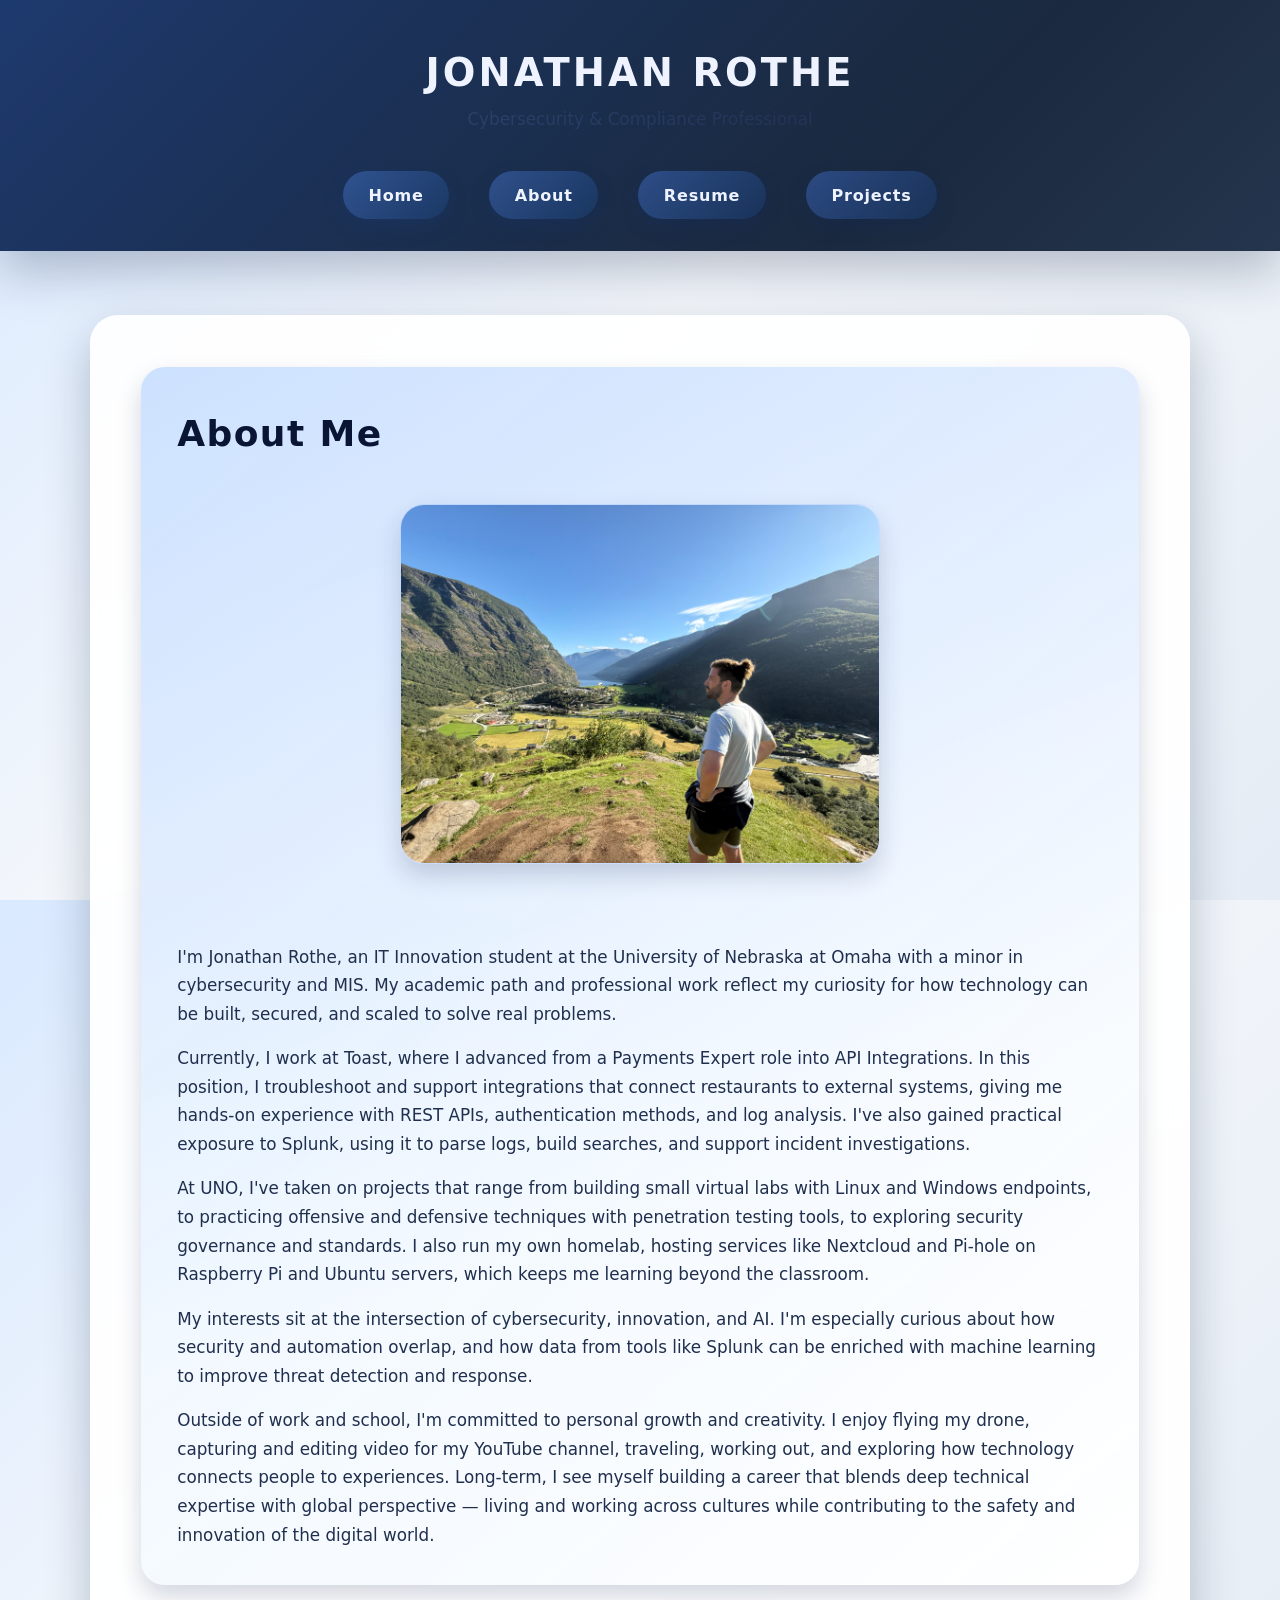
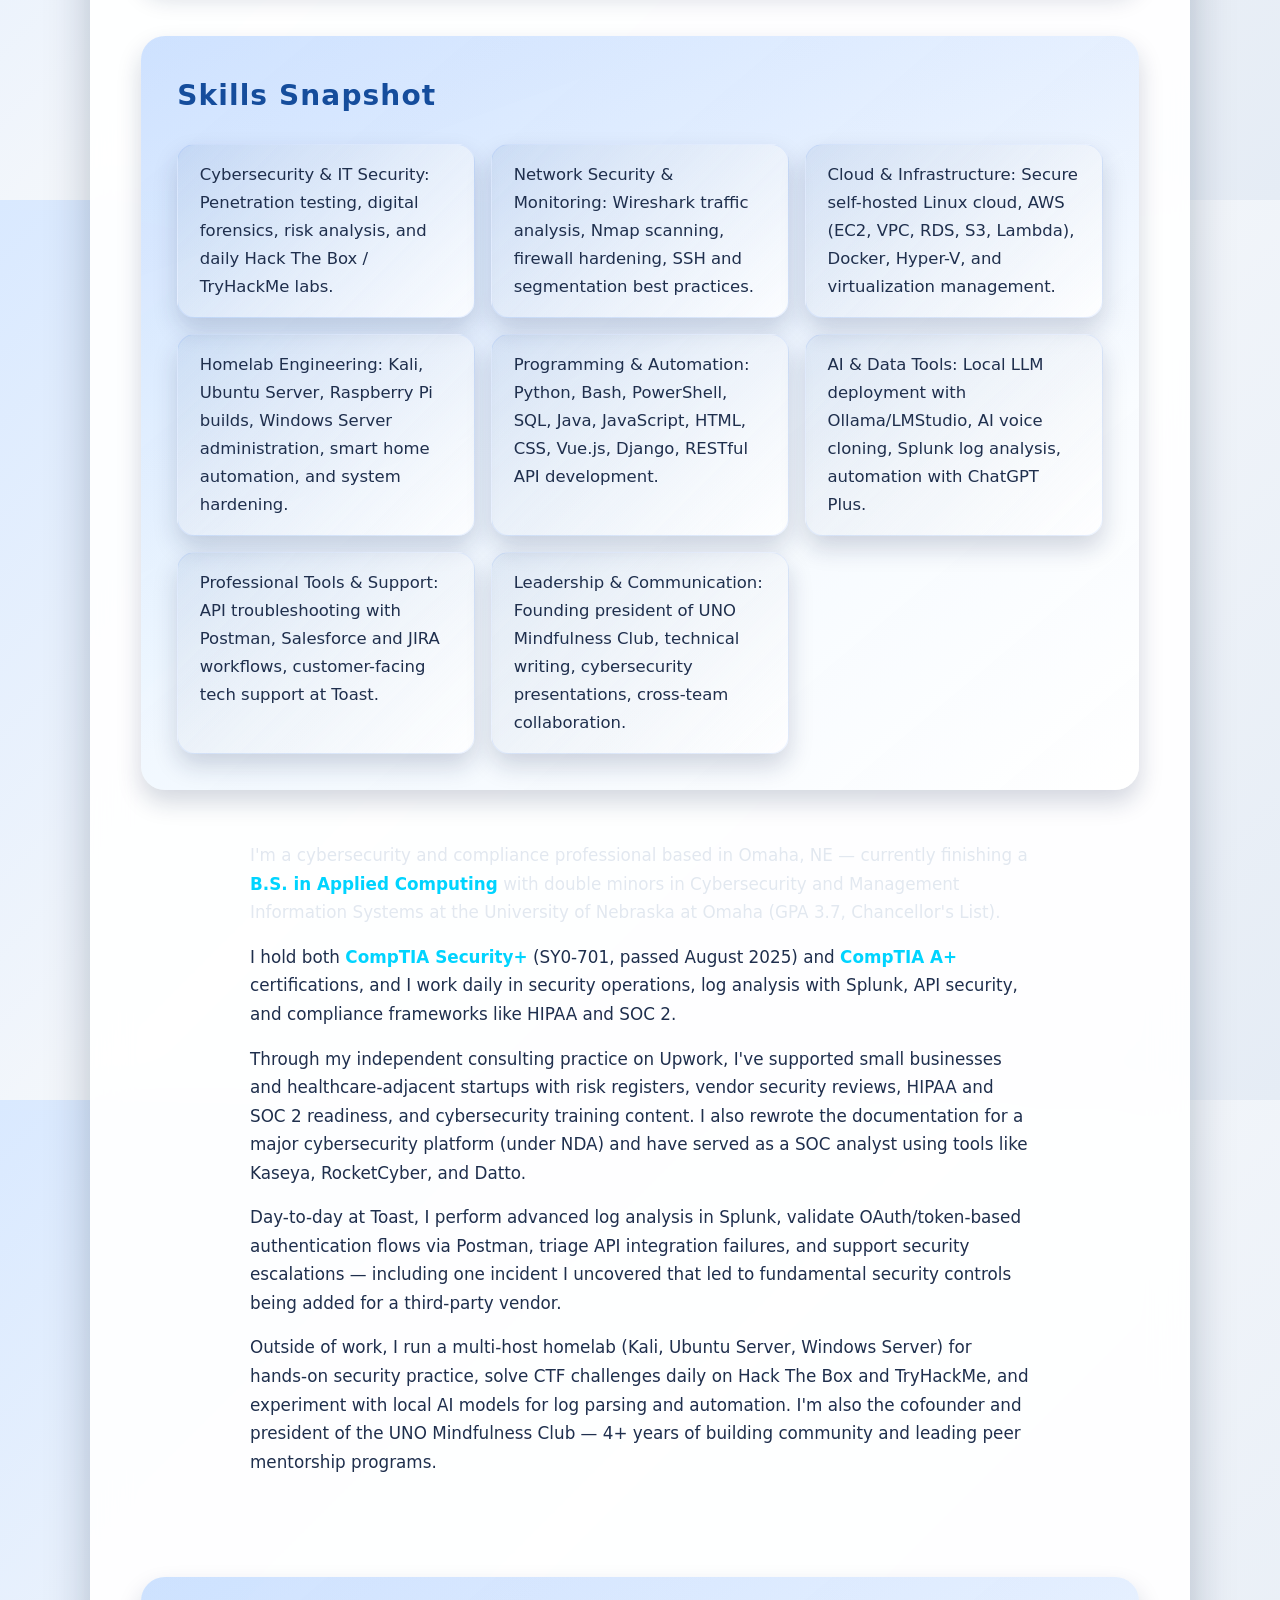
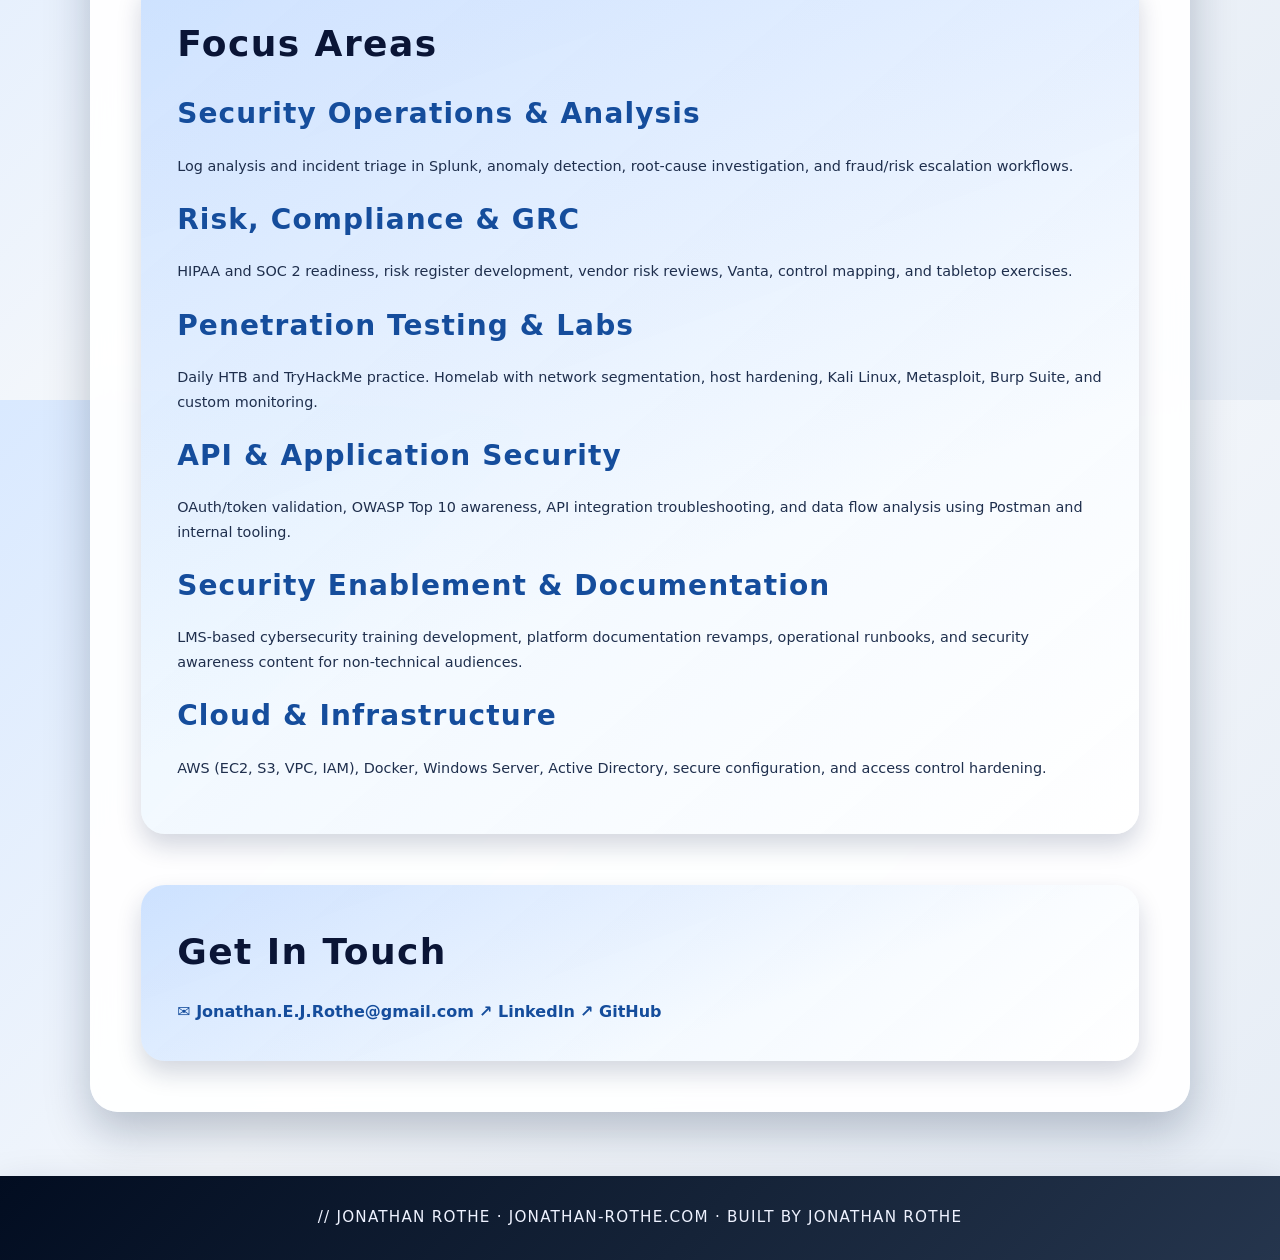
==== commit e78a9b46: "Merge branch 'main' into claude/nice-chatelet" ====
--- a/about.html
+++ b/about.html
@@ -22,11 +22,37 @@
     </header>
 
     <main>
-        <section>
-            <h2 class="section-title">About Me</h2>
+        <section class="about-intro">
+            <h2>About Me</h2>
+            <div class="about-layout">
+                <img src="pictures/canyon.jpg" alt="Travel pic" class="responsive-image" width="480" height="680">
+                <div class="about-copy">
+                    <p>I&apos;m Jonathan Rothe, an IT Innovation student at the University of Nebraska at Omaha with a minor in cybersecurity and MIS. My academic path and professional work reflect my curiosity for how technology can be built, secured, and scaled to solve real problems.</p>
 
-            <img src="pictures/canyon.jpg" alt="Jonathan Rothe" class="responsive-image"
-                 style="max-width:480px;border-radius:12px;">
+                    <p>Currently, I work at Toast, where I advanced from a Payments Expert role into API Integrations. In this position, I troubleshoot and support integrations that connect restaurants to external systems, giving me hands-on experience with REST APIs, authentication methods, and log analysis. I&apos;ve also gained practical exposure to Splunk, using it to parse logs, build searches, and support incident investigations.</p>
+
+                    <p>At UNO, I&apos;ve taken on projects that range from building small virtual labs with Linux and Windows endpoints, to practicing offensive and defensive techniques with penetration testing tools, to exploring security governance and standards. I also run my own homelab, hosting services like Nextcloud and Pi-hole on Raspberry Pi and Ubuntu servers, which keeps me learning beyond the classroom.</p>
+
+                    <p>My interests sit at the intersection of cybersecurity, innovation, and AI. I&apos;m especially curious about how security and automation overlap, and how data from tools like Splunk can be enriched with machine learning to improve threat detection and response.</p>
+
+                    <p>Outside of work and school, I&apos;m committed to personal growth and creativity. I enjoy flying my drone, capturing and editing video for my YouTube channel, traveling, working out, and exploring how technology connects people to experiences. Long-term, I see myself building a career that blends deep technical expertise with global perspective &mdash; living and working across cultures while contributing to the safety and innovation of the digital world.</p>
+                </div>
+            </div>
+        </section>
+
+        <section class="skills-summary">
+            <h3>Skills Snapshot</h3>
+            <ul>
+                <li>Cybersecurity &amp; IT Security: Penetration testing, digital forensics, risk analysis, and daily Hack The Box / TryHackMe labs.</li>
+                <li>Network Security &amp; Monitoring: Wireshark traffic analysis, Nmap scanning, firewall hardening, SSH and segmentation best practices.</li>
+                <li>Cloud &amp; Infrastructure: Secure self-hosted Linux cloud, AWS (EC2, VPC, RDS, S3, Lambda), Docker, Hyper-V, and virtualization management.</li>
+                <li>Homelab Engineering: Kali, Ubuntu Server, Raspberry Pi builds, Windows Server administration, smart home automation, and system hardening.</li>
+                <li>Programming &amp; Automation: Python, Bash, PowerShell, SQL, Java, JavaScript, HTML, CSS, Vue.js, Django, RESTful API development.</li>
+                <li>AI &amp; Data Tools: Local LLM deployment with Ollama/LMStudio, AI voice cloning, Splunk log analysis, automation with ChatGPT Plus.</li>
+                <li>Professional Tools &amp; Support: API troubleshooting with Postman, Salesforce and JIRA workflows, customer-facing tech support at Toast.</li>
+                <li>Leadership &amp; Communication: Founding president of UNO Mindfulness Club, technical writing, cybersecurity presentations, cross-team collaboration.</li>
+            </ul>
+        </section>
 
             <div class="card" style="max-width:780px;margin:0 auto 2rem;text-align:left;">
                 <p style="color:#e2e8f0;font-size:1.05rem;margin-bottom:1rem;">
--- a/style.css
+++ b/style.css
@@ -1,657 +1,594 @@
-/* ============================================================
-   JONATHAN ROTHE — CYBERSECURITY PORTFOLIO
-   Global Stylesheet
-   ============================================================ */
-
-/* ── Reset & Base ── */
-*, *::before, *::after {
+:root {
+    --primary-deep: #03122b;
+    --primary-main: #154d9c;
+    --primary-accent: #4f88ff;
+    --primary-soft: #8dc6ff;
+    --neutral-100: #f1f5fb;
+    --neutral-200: rgba(255, 255, 255, 0.92);
+    --neutral-300: rgba(255, 255, 255, 0.65);
+    --text-strong: #0a1536;
+    --text-body: #1f2f4d;
+    --text-muted: #5c6e91;
+    --shadow-elevated: 0 20px 45px rgba(8, 26, 60, 0.25);
+    --shadow-soft: 0 12px 24px rgba(15, 35, 75, 0.18);
+    --shadow-inset: inset 0 0 0 1px rgba(255, 255, 255, 0.2);
+}
+
+* {
     box-sizing: border-box;
-    margin: 0;
-    padding: 0;
 }
 
 html, body {
     height: 100%;
+    margin: 0;
+    padding: 0;
 }
 
 body {
-    font-family: -apple-system, BlinkMacSystemFont, 'Segoe UI', system-ui, sans-serif;
+    font-family: "Segoe UI", "Helvetica Neue", system-ui, sans-serif;
+    color: var(--text-body);
+    background: linear-gradient(135deg, #d9e9ff 0%, #f4f7fb 45%, #e5ecf5 100%);
     display: flex;
     flex-direction: column;
     min-height: 100vh;
-    background-color: #0a0e1a;
-    color: #e2e8f0;
-    line-height: 1.6;
-    text-align: center;
-}
-
-/* ── Typography ── */
-h1, h2, h3 {
-    text-align: center;
-    font-weight: 700;
-    letter-spacing: -0.02em;
-}
-
-h2 {
-    font-size: 1.75rem;
-    color: #e2e8f0;
-    margin-bottom: 1rem;
-}
-
-h3 {
-    font-size: 1.2rem;
-    color: #00d4ff;
-}
-
-p {
-    color: #94a3b8;
     line-height: 1.7;
 }
 
-a {
-    color: #00d4ff;
-    text-decoration: none;
-    transition: color 0.2s ease;
-}
-
-a:hover {
-    color: #67e8f9;
-    text-decoration: none;
-}
-
-/* ── Section Divider ── */
-.section-title {
-    font-size: 1.5rem;
-    color: #e2e8f0;
-    text-align: left;
-    padding-bottom: 0.5rem;
-    border-bottom: 2px solid #00d4ff;
-    margin-bottom: 1.5rem;
-    display: flex;
-    align-items: center;
-    gap: 0.5rem;
-}
-
-.section-title::before {
-    content: '//';
-    color: #00d4ff;
-    font-family: 'Courier New', monospace;
-    font-size: 1rem;
-    opacity: 0.7;
-}
-
-/* ── Header ── */
 header {
-    background: linear-gradient(180deg, #060a14 0%, #0a0e1a 100%);
-    border-bottom: 1px solid #1e2d45;
-    padding: 1rem 2rem;
-    position: sticky;
-    top: 0;
-    z-index: 100;
-    backdrop-filter: blur(8px);
+    background: linear-gradient(135deg, #020d21 0%, #152338 55%, #25354d 100%);
+    color: #eef2ff;
+    text-align: center;
+    padding: 2.5rem 1.5rem 2rem;
+    box-shadow: var(--shadow-elevated);
+    position: relative;
+    isolation: isolate;
+}
+
+header::after {
+    content: "";
+    position: absolute;
+    inset: 0;
+    background: linear-gradient(135deg, rgba(79, 136, 255, 0.35), transparent 70%);
+    pointer-events: none;
+    mix-blend-mode: screen;
 }
 
 header h1 {
-    font-size: 1.5rem;
-    color: #e2e8f0;
-    margin-bottom: 0.25rem;
-    letter-spacing: 0.05em;
-}
-
-header .tagline {
-    font-size: 0.75rem;
-    color: #00d4ff;
-    letter-spacing: 0.15em;
+    margin: 0;
+    color: #eef2ff;
+    font-size: clamp(2rem, 3vw, 2.8rem);
+    letter-spacing: 0.08em;
     text-transform: uppercase;
-    font-family: 'Courier New', monospace;
-    margin-bottom: 0.75rem;
 }
 
 nav ul {
     list-style: none;
     display: flex;
+    gap: clamp(1rem, 4vw, 2.5rem);
     justify-content: center;
-    gap: 2rem;
+    align-items: center;
+    padding: 1.25rem 0 0;
+    margin: 0;
     flex-wrap: wrap;
 }
 
-nav ul li a {
-    color: #94a3b8;
-    font-size: 0.9rem;
-    font-weight: 500;
+nav a {
+    display: inline-flex;
+    align-items: center;
+    justify-content: center;
+    padding: 0.65rem 1.6rem;
+    border-radius: 999px;
+    font-weight: 600;
+    color: #eef2ff;
     letter-spacing: 0.05em;
+    text-decoration: none;
+    background: linear-gradient(135deg, rgba(79, 136, 255, 0.35), rgba(20, 77, 156, 0.25));
+    backdrop-filter: blur(12px);
+    box-shadow: 0 8px 18px rgba(16, 41, 88, 0.3);
+    transition: transform 0.25s ease, box-shadow 0.25s ease, background 0.25s ease;
+}
+
+nav a::after {
+    content: none;
+}
+
+nav a:hover,
+nav a:focus-visible {
+    transform: translateY(-3px);
+    box-shadow: 0 14px 26px rgba(17, 56, 129, 0.35);
+    background: linear-gradient(135deg, rgba(79, 136, 255, 0.55), rgba(20, 77, 156, 0.45));
+}
+
+main {
+    width: min(1100px, 88%);
+    margin: clamp(2.5rem, 6vw, 4rem) auto;
+    padding: clamp(2rem, 4vw, 4rem);
+    background: var(--neutral-200);
+    border-radius: 28px;
+    box-shadow: var(--shadow-elevated);
+    backdrop-filter: blur(18px);
+    display: flex;
+    flex-direction: column;
+    gap: clamp(2.5rem, 4vw, 3.5rem);
+}
+
+section {
+    margin: 0;
+    padding: clamp(1.5rem, 3vw, 2.25rem);
+    border-radius: 24px;
+    background: linear-gradient(140deg, rgba(141, 198, 255, 0.22) 0%, rgba(255, 255, 255, 0.82) 100%);
+    box-shadow: var(--shadow-soft);
+    position: relative;
+    overflow: hidden;
+}
+
+section::before {
+    content: "";
+    position: absolute;
+    inset: 0;
+    background: linear-gradient(160deg, rgba(79, 136, 255, 0.2), transparent 65%);
+    opacity: 0.8;
+    pointer-events: none;
+}
+
+section > * {
+    position: relative;
+    z-index: 1;
+}
+
+h1, h2, h3 {
+    font-family: "Segoe UI", "Helvetica Neue", system-ui, sans-serif;
+    margin: 0 0 1rem;
+    color: var(--text-strong);
+    letter-spacing: 0.04em;
+}
+
+h2 {
+    font-size: clamp(1.75rem, 3vw, 2.25rem);
+}
+
+h3 {
+    font-size: clamp(1.35rem, 2.5vw, 1.75rem);
+    color: var(--primary-main);
+}
+
+p {
+    margin: 0 0 1.1rem;
+    font-size: 1.05rem;
+    color: var(--text-body);
+}
+
+strong {
+    color: var(--primary-main);
+}
+
+ul,
+ol {
+    list-style: none;
+    margin: 1.5rem 0 0;
+    padding: 0;
+}
+
+main ul,
+main ol {
+    display: grid;
+    gap: 1rem;
+}
+
+main li {
+    background: linear-gradient(135deg, rgba(13, 61, 130, 0.08), rgba(255, 255, 255, 0.8));
+    padding: 1rem 1.35rem;
+    border-radius: 18px;
+    font-size: 1.03rem;
+    color: var(--text-body);
+    box-shadow: var(--shadow-soft);
+    border: 1px solid rgba(79, 136, 255, 0.1);
+    transition: transform 0.25s ease, box-shadow 0.25s ease;
+}
+
+main li:hover {
+    transform: translateY(-2px);
+    box-shadow: 0 16px 32px rgba(16, 41, 88, 0.18);
+}
+
+.skills-summary ul {
+    grid-template-columns: repeat(auto-fit, minmax(260px, 1fr));
+}
+
+.hero {
+    position: relative;
+    background: linear-gradient(135deg, rgba(3, 18, 43, 0.88), rgba(21, 77, 156, 0.65)), url('pictures/selfie.jpg') center/cover;
+    color: #f7f9ff;
+    padding: clamp(3rem, 6vw, 5rem);
+    border-radius: 28px;
+    overflow: hidden;
+    min-height: clamp(320px, 55vw, 420px);
+    display: flex;
+    align-items: center;
+    justify-content: center;
+    text-align: center;
+}
+
+.hero-inner {
+    position: relative;
+    z-index: 1;
+    display: flex;
+    flex-direction: column;
+    gap: clamp(1rem, 3vw, 1.75rem);
+    align-items: center;
+    max-width: min(780px, 92%);
+}
+
+.hero::before {
+    content: "";
+    position: absolute;
+    inset: 0;
+    background: radial-gradient(circle at 20% 20%, rgba(141, 198, 255, 0.35), transparent 55%),
+        radial-gradient(circle at 80% 80%, rgba(79, 136, 255, 0.3), transparent 60%);
+    z-index: 0;
+}
+
+.hero-name {
+    font-size: clamp(1.1rem, 2vw, 1.3rem);
+    letter-spacing: 0.4em;
     text-transform: uppercase;
-    transition: color 0.2s ease;
-    padding-bottom: 2px;
-    border-bottom: 2px solid transparent;
-}
-
-nav ul li a:hover,
-nav ul li a.active {
-    color: #00d4ff;
-    border-bottom-color: #00d4ff;
+    color: rgba(255, 255, 255, 0.9);
+}
+
+.hero-title {
+    font-size: clamp(1.6rem, 4vw, 2.6rem);
+    margin: 0;
+    color: #f7f9ff;
+}
+
+.hero-actions {
+    display: flex;
+    gap: 1rem;
+    flex-wrap: wrap;
+    justify-content: center;
+}
+
+.hero-button {
+    display: inline-flex;
+    align-items: center;
+    justify-content: center;
+    padding: 0.85rem 1.85rem;
+    border-radius: 999px;
+    background: linear-gradient(135deg, rgba(141, 198, 255, 0.9), rgba(79, 136, 255, 0.9));
+    color: #0a1536;
+    font-weight: 700;
+    letter-spacing: 0.08em;
+    box-shadow: 0 16px 32px rgba(12, 42, 98, 0.35);
+    transition: transform 0.25s ease, box-shadow 0.25s ease;
+}
+
+.hero-button:hover,
+.hero-button:focus-visible {
+    transform: translateY(-4px);
+    box-shadow: 0 22px 44px rgba(12, 42, 98, 0.4);
+}
+
+.hero-button::after {
+    display: none;
+}
+
+.hero-button.ghost {
+    background: rgba(9, 24, 54, 0.35);
+    color: #f7f9ff;
+    border: 1px solid rgba(141, 198, 255, 0.6);
+    box-shadow: 0 12px 28px rgba(9, 24, 54, 0.55);
+}
+
+.hero-button.ghost:hover,
+.hero-button.ghost:focus-visible {
+    transform: translateY(-4px);
+    box-shadow: 0 18px 38px rgba(9, 24, 54, 0.65);
+}
+
+.intro {
+    text-align: center;
+}
+
+.intro p {
+    margin: 0;
+    font-size: 1.1rem;
+    color: var(--text-body);
+}
+
+.credential-showcase {
+    text-align: center;
+}
+
+.credential-showcase h2 {
+    margin-bottom: 1.5rem;
+}
+
+.credential-grid {
+    display: grid;
+    grid-template-columns: repeat(auto-fit, minmax(240px, 1fr));
+    gap: 1.75rem;
+}
+
+.credential-card {
+    background: rgba(255, 255, 255, 0.88);
+    border-radius: 22px;
+    padding: 1.4rem;
+    box-shadow: var(--shadow-soft);
+    border: 1px solid rgba(79, 136, 255, 0.18);
+    display: flex;
+    flex-direction: column;
+    gap: 1.1rem;
+    align-items: center;
+    text-align: center;
+}
+
+.credential-card img {
+    width: 100%;
+    height: 160px;
+    object-fit: contain;
+    border-radius: 18px;
+    background: rgba(255, 255, 255, 0.95);
+    padding: 1rem;
+    box-shadow: var(--shadow-inset);
+}
+
+.credential-content {
+    display: flex;
+    flex-direction: column;
+    gap: 0.75rem;
+    align-items: center;
+}
+
+.credential-content h3 {
+    margin: 0;
+    font-size: 1.2rem;
+    color: var(--text-strong);
+}
+
+.credential-content p {
+    margin: 0;
+    font-size: 1rem;
+    color: var(--text-body);
+}
+
+.credential-content a {
+    font-weight: 700;
+}
+
+.media-feature {
+    text-align: center;
+}
+
+.video-frame {
+    position: relative;
+    width: 100%;
+    padding-top: 56.25%;
+    border-radius: 24px;
+    overflow: hidden;
+    box-shadow: var(--shadow-elevated);
+    border: 1px solid rgba(79, 136, 255, 0.2);
+}
+
+.video-frame iframe {
+    position: absolute;
+    inset: 0;
+    width: 100%;
+    height: 100%;
+}
+
+.links {
+    text-align: center;
+}
+
+.link-grid {
+    display: grid;
+    grid-template-columns: repeat(auto-fit, minmax(200px, 1fr));
+    gap: 1.25rem;
+}
+
+.link-card {
+    display: inline-flex;
+    align-items: center;
+    justify-content: center;
+    padding: 1.1rem 1.35rem;
+    border-radius: 18px;
+    background: linear-gradient(135deg, rgba(21, 77, 156, 0.9), rgba(79, 136, 255, 0.95));
+    color: #f7f9ff;
+    font-weight: 600;
+    letter-spacing: 0.06em;
+    box-shadow: var(--shadow-soft);
+    text-align: center;
+    transition: transform 0.25s ease, box-shadow 0.25s ease;
+}
+
+.link-card::after {
+    display: none;
+}
+
+.link-card:hover,
+.link-card:focus-visible {
+    transform: translateY(-3px);
+    box-shadow: 0 20px 32px rgba(21, 77, 156, 0.35);
+}.responsive-image,
+.responsive-video {
+    display: block;
+    margin: clamp(1rem, 2vw, 1.5rem) auto clamp(1.5rem, 4vw, 2.5rem);
+    max-width: min(100%, 720px);
+    height: auto;
+    border-radius: 24px;
+    box-shadow: var(--shadow-soft);
+    border: 1px solid rgba(79, 136, 255, 0.18);
+}
+
+a {
+    color: var(--primary-main);
+    font-weight: 600;
     text-decoration: none;
-}
-
-/* ── Main Layout ── */
-main {
-    flex: 1;
-    padding: 2rem 10%;
-    padding-bottom: 4rem;
-    max-width: 1100px;
-    margin: 0 auto;
-    width: 100%;
-}
-
-section {
-    margin-bottom: 3rem;
-}
-
-/* ── Cards ── */
-.card {
-    background: #111827;
-    border: 1px solid #1e2d45;
-    border-radius: 12px;
-    padding: 1.5rem;
-    text-align: left;
-    transition: border-color 0.2s ease, box-shadow 0.2s ease;
-}
-
-.card:hover {
-    border-color: #00d4ff33;
-    box-shadow: 0 0 20px #00d4ff15;
-}
-
-/* ── Skill Badges ── */
-.badge-grid {
-    display: flex;
-    flex-wrap: wrap;
-    gap: 0.5rem;
-    margin-top: 0.75rem;
-}
-
-.badge {
-    background: #0d1829;
-    border: 1px solid #2d4a6a;
-    color: #7dd3fc;
-    border-radius: 6px;
-    padding: 0.3rem 0.75rem;
-    font-size: 0.8rem;
-    font-family: 'Courier New', monospace;
-    letter-spacing: 0.03em;
-    transition: border-color 0.2s, background 0.2s;
-}
-
-.badge:hover {
-    border-color: #00d4ff;
-    background: #0d1f35;
-}
-
-.badge.green {
-    border-color: #15532e;
-    color: #4ade80;
-    background: #052e16;
-}
-
-.badge.cyan {
-    border-color: #164e63;
-    color: #22d3ee;
-    background: #083344;
-}
-
-.badge.orange {
-    border-color: #7c2d12;
-    color: #fb923c;
-    background: #431407;
-}
-
-/* ── Cert Badges ── */
-.cert-card {
-    display: flex;
-    align-items: center;
-    gap: 1rem;
-    background: #0d1829;
-    border: 1px solid #00d4ff44;
-    border-radius: 10px;
-    padding: 1rem 1.25rem;
-    text-align: left;
-}
-
-.cert-icon {
-    font-size: 2rem;
-    flex-shrink: 0;
-}
-
-.cert-card h3 {
-    font-size: 1rem;
-    color: #00d4ff;
-    margin-bottom: 0.25rem;
-}
-
-.cert-card p {
-    font-size: 0.8rem;
-    color: #64748b;
-    margin: 0;
-}
-
-.cert-card .cert-verify {
-    font-size: 0.75rem;
-    color: #4ade80;
-    margin-top: 0.25rem;
-    display: block;
-}
-
-/* ── Timeline / Experience ── */
-.timeline-entry {
-    text-align: left;
     position: relative;
-    padding-left: 1.25rem;
-    border-left: 2px solid #1e3a5f;
-    margin-bottom: 1.75rem;
-}
-
-.timeline-entry::before {
-    content: '';
-    position: absolute;
-    left: -5px;
-    top: 0.4rem;
-    width: 8px;
-    height: 8px;
-    background: #00d4ff;
-    border-radius: 50%;
-}
-
-.timeline-entry h3 {
-    font-size: 1rem;
-    color: #e2e8f0;
-    margin-bottom: 0.15rem;
-    text-align: left;
-}
-
-.timeline-entry .org {
-    color: #00d4ff;
-    font-size: 0.85rem;
-    font-weight: 600;
-}
-
-.timeline-entry .date {
-    color: #475569;
-    font-size: 0.8rem;
-    font-family: 'Courier New', monospace;
-    margin-bottom: 0.5rem;
-}
-
-.timeline-entry ul {
-    list-style: none;
-    padding: 0;
-    margin-top: 0.5rem;
-}
-
-.timeline-entry ul li {
-    color: #94a3b8;
-    font-size: 0.9rem;
-    padding: 0.2rem 0;
-    padding-left: 1rem;
-    position: relative;
-}
-
-.timeline-entry ul li::before {
-    content: '›';
-    color: #00d4ff;
+    transition: color 0.25s ease;
+}
+
+a::after {
+    content: "";
     position: absolute;
     left: 0;
-}
-
-/* ── Footer ── */
-footer {
-    background: #060a14;
-    border-top: 1px solid #1e2d45;
-    color: #475569;
-    text-align: center;
-    padding: 1rem 0;
-    font-size: 0.8rem;
-    font-family: 'Courier New', monospace;
-}
-
-/* ── Responsive Images ── */
-.responsive-image, .responsive-video {
-    display: block;
-    margin: 2rem auto;
-    max-width: 100%;
-    height: auto;
-    border-radius: 12px;
-    border: 1px solid #1e2d45;
-}
-
-/* ── Download Button ── */
-.download-button {
+    bottom: -4px;
+    width: 100%;
+    height: 2px;
+    background: linear-gradient(135deg, var(--primary-accent), var(--primary-soft));
+    transform: scaleX(0);
+    transform-origin: left;
+    transition: transform 0.25s ease;
+}
+
+a:hover,
+a:focus-visible {
+    color: var(--primary-accent);
+}
+
+a:hover::after,
+a:focus-visible::after {
+    transform: scaleX(1);
+}
+
+.download-button,
+button,
+.project-buttons a,
+.tool-buttons button,
+.tool-section button {
     font-size: 1rem;
-    padding: 0.75rem 2rem;
-    background: transparent;
-    color: #00d4ff;
-    border: 2px solid #00d4ff;
+    padding: 0.9rem 1.75rem;
+    border: none;
+    border-radius: 999px;
+    background: linear-gradient(135deg, var(--primary-main), var(--primary-accent));
+    color: #f7f9ff;
     cursor: pointer;
-    border-radius: 8px;
     font-weight: 600;
     letter-spacing: 0.05em;
-    transition: background 0.2s ease, color 0.2s ease;
-}
-
-.download-button:hover {
-    background: #00d4ff;
-    color: #0a0e1a;
+    box-shadow: 0 14px 30px rgba(21, 77, 156, 0.3);
+    transition: transform 0.25s ease, box-shadow 0.25s ease;
+}
+
+.download-button:hover,
+button:hover,
+.project-buttons a:hover,
+.tool-buttons button:hover,
+.tool-section button:hover {
+    transform: translateY(-3px);
+    box-shadow: 0 20px 38px rgba(21, 77, 156, 0.35);
 }
 
 #download {
     text-align: center;
-    margin-bottom: 2rem;
-}
-
-/* ── Hero Section (index.html) ── */
-.hero {
-    padding: 4rem 0 3rem;
-    text-align: center;
-}
-
-.hero h2 {
-    font-size: 3rem;
-    font-weight: 800;
-    color: #e2e8f0;
-    margin-bottom: 0.5rem;
-}
-
-.hero .subtitle {
-    font-size: 1.1rem;
-    color: #00d4ff;
-    font-family: 'Courier New', monospace;
-    letter-spacing: 0.1em;
-    margin-bottom: 1.5rem;
-    min-height: 1.6em;
-}
-
-.hero .bio {
-    max-width: 680px;
-    margin: 0 auto 2rem;
-    color: #94a3b8;
-    font-size: 1rem;
-}
-
-.hero-certs {
+}
+
+footer {
+    background: linear-gradient(135deg, #020d21 0%, #152338 55%, #25354d 100%);
+    color: #eef2ff;
+    text-align: center;
+    padding: 1.8rem 1rem;
+    margin-top: auto;
+    box-shadow: var(--shadow-elevated);
+}
+
+footer p {
+    margin: 0;
+    color: #eef2ff;
+    font-size: 0.95rem;
+    letter-spacing: 0.08em;
+    text-transform: uppercase;
+}
+
+.projects-container {
+    text-align: left;
+}
+
+.projects-container h2,
+.projects-container p {
+    text-align: left;
+}
+
+.project-list {
+    display: grid;
+    gap: clamp(2rem, 4vw, 3rem);
+}
+
+.project-card {
+    background: linear-gradient(145deg, rgba(141, 198, 255, 0.18), rgba(255, 255, 255, 0.9));
+    border-radius: 26px;
+    padding: clamp(1.75rem, 4vw, 2.25rem);
+    box-shadow: var(--shadow-soft);
+    border: 1px solid rgba(79, 136, 255, 0.12);
+    display: flex;
+    flex-direction: column;
+    gap: clamp(1.5rem, 3vw, 2rem);
+    overflow: hidden;
+}
+
+.project-image {
+    width: 100%;
+    border-radius: 22px;
+    box-shadow: var(--shadow-soft);
+    border: 1px solid rgba(79, 136, 255, 0.15);
+    object-fit: cover;
+    max-height: 420px;
+}
+
+.project-content {
+    display: flex;
+    flex-direction: column;
+    gap: 1rem;
+}
+
+.project-content h3 {
+    margin: 0;
+    color: var(--text-strong);
+    font-size: clamp(1.3rem, 2.6vw, 1.6rem);
+}
+
+.project-content p {
+    margin: 0;
+    color: var(--text-body);
+}
+
+.project-link {
+    align-self: flex-start;
+    padding: 0.85rem 1.9rem;
+    border-radius: 999px;
+    background: linear-gradient(135deg, var(--primary-main), var(--primary-accent));
+    color: #f7f9ff;
+    font-weight: 600;
+    letter-spacing: 0.06em;
+    text-decoration: none;
+    box-shadow: 0 16px 34px rgba(21, 77, 156, 0.32);
+    transition: transform 0.25s ease, box-shadow 0.25s ease;
+}
+
+.project-link:hover,
+.project-link:focus-visible {
+    transform: translateY(-3px);
+    box-shadow: 0 22px 42px rgba(21, 77, 156, 0.38);
+}.tool-buttons {
     display: flex;
     justify-content: center;
-    gap: 1rem;
+    gap: 1.25rem;
     flex-wrap: wrap;
-    margin: 1.5rem 0 2.5rem;
-}
-
-.hero-cert-badge {
-    display: flex;
-    align-items: center;
-    gap: 0.5rem;
-    background: #0d1829;
-    border: 1px solid #00d4ff44;
-    border-radius: 8px;
-    padding: 0.5rem 1rem;
-    font-size: 0.85rem;
-    color: #7dd3fc;
-    font-family: 'Courier New', monospace;
-}
-
-.hero-cert-badge .dot {
-    width: 8px;
-    height: 8px;
-    background: #4ade80;
-    border-radius: 50%;
-    animation: pulse 2s infinite;
-}
-
-@keyframes pulse {
-    0%, 100% { opacity: 1; }
-    50% { opacity: 0.3; }
-}
-
-.contact-links {
-    display: flex;
-    justify-content: center;
-    gap: 1rem;
-    flex-wrap: wrap;
-    margin-top: 1rem;
-}
-
-.contact-btn {
-    display: inline-flex;
-    align-items: center;
-    gap: 0.4rem;
-    padding: 0.6rem 1.25rem;
-    border: 1px solid #2d4a6a;
-    border-radius: 8px;
-    color: #94a3b8;
-    font-size: 0.9rem;
-    transition: border-color 0.2s, color 0.2s, background 0.2s;
-    background: #111827;
-}
-
-.contact-btn:hover {
-    border-color: #00d4ff;
-    color: #00d4ff;
-    background: #0d1829;
-    text-decoration: none;
-}
-
-/* ── Stats Row ── */
-.stats-row {
-    display: flex;
-    justify-content: center;
-    gap: 2rem;
-    flex-wrap: wrap;
-    margin: 2rem 0;
-}
-
-.stat-item {
-    text-align: center;
-}
-
-.stat-item .stat-number {
-    font-size: 2rem;
-    font-weight: 800;
-    color: #00d4ff;
-    font-family: 'Courier New', monospace;
-    display: block;
-}
-
-.stat-item .stat-label {
-    font-size: 0.75rem;
-    color: #475569;
-    text-transform: uppercase;
-    letter-spacing: 0.1em;
-}
-
-/* ── Skills Grid ── */
-.skills-grid {
-    display: grid;
-    grid-template-columns: repeat(auto-fit, minmax(260px, 1fr));
-    gap: 1rem;
-    text-align: left;
-}
-
-.skill-category h3 {
-    font-size: 0.85rem;
-    text-transform: uppercase;
-    letter-spacing: 0.1em;
-    color: #00d4ff;
-    margin-bottom: 0.75rem;
-    font-family: 'Courier New', monospace;
-    text-align: left;
-}
-
-/* ── Projects Page ── */
-.projects-container {
-    text-align: center;
-    padding: 1rem 0;
-}
-
-.projects-container > p {
-    max-width: 700px;
-    margin: 0 auto 2rem;
-}
-
-.projects-grid {
-    display: grid;
-    grid-template-columns: repeat(auto-fit, minmax(260px, 1fr));
-    gap: 1.25rem;
-    text-align: left;
-}
-
-.project-card {
-    background: #111827;
-    border: 1px solid #1e2d45;
-    border-radius: 12px;
-    overflow: hidden;
-    transition: border-color 0.2s, box-shadow 0.2s, transform 0.2s;
-    text-decoration: none;
-    display: block;
-    color: inherit;
-}
-
-.project-card:hover {
-    border-color: #00d4ff44;
-    box-shadow: 0 0 20px #00d4ff15;
-    transform: translateY(-3px);
-    text-decoration: none;
-    color: inherit;
-}
-
-.project-card-img {
-    width: 100%;
-    height: 160px;
-    background: #0d1829;
-    display: flex;
-    align-items: center;
-    justify-content: center;
-    overflow: hidden;
-}
-
-.project-card-img img {
-    width: 100%;
-    height: 100%;
-    object-fit: cover;
-}
-
-.project-card-body {
-    padding: 1.25rem;
-}
-
-.project-card-body h3 {
-    font-size: 1rem;
-    color: #e2e8f0;
-    text-align: left;
-    margin-bottom: 0.4rem;
-}
-
-.project-card-body p {
-    font-size: 0.85rem;
-    color: #64748b;
-    margin-bottom: 0.75rem;
-}
-
-.project-tag {
-    display: inline-block;
-    background: #0d1829;
-    border: 1px solid #2d4a6a;
-    color: #7dd3fc;
-    border-radius: 4px;
-    padding: 0.15rem 0.5rem;
-    font-size: 0.72rem;
-    font-family: 'Courier New', monospace;
-    margin-right: 0.3rem;
-    margin-bottom: 0.3rem;
-}
-
-/* Keep old button classes for backward compatibility */
-.project-buttons,
-.project-images {
-    display: none;
-}
-
-/* ── Finance Tool styles (preserved) ── */
-#budgeting-tool #expense-list {
-    margin-top: 10px;
-    display: flex;
-    flex-direction: column;
-    align-items: stretch;
-    gap: 10px;
-}
-
-#budgeting-tool #expense-list div {
-    display: flex;
-    flex-direction: row;
-    gap: 10px;
-    align-items: center;
-}
-
-#budgeting-tool #expense-list input[type="text"] {
-    flex: 1;
-    padding: 8px;
-    border: 1px solid #2d4a6a;
-    border-radius: 4px;
-    background: #0d1829;
-    color: #e2e8f0;
-}
-
-#budgeting-tool #expense-list button.remove-expense {
-    background-color: #dc3545;
-    color: white;
-    border: none;
-    border-radius: 4px;
-    padding: 8px 12px;
-    cursor: pointer;
-    transition: background-color 0.3s ease;
-}
-
-#budgeting-tool #expense-list button.remove-expense:hover {
-    background-color: #c82333;
-}
-
-.tool-buttons {
-    display: flex;
-    justify-content: center;
-    gap: 80px;
-    margin-bottom: 40px;
-    padding: 20px 0;
-    background-color: #111827;
-    border-bottom: 1px solid #1e2d45;
+    padding: 1.5rem 0;
 }
 
 .tool-buttons button {
-    background-color: #0d1829;
-    color: #00d4ff;
-    padding: 12px 28px;
-    font-size: 1rem;
-    border: 1px solid #00d4ff44;
-    border-radius: 8px;
-    cursor: pointer;
-    transition: all 0.3s ease;
-}
-
-.tool-buttons button:hover {
-    background-color: #00d4ff;
-    color: #0a0e1a;
-    transform: translateY(-2px);
-}
-
-.tool-buttons button.active {
-    background-color: #00d4ff;
-    color: #0a0e1a;
-    font-weight: 700;
+    background: linear-gradient(135deg, #1e3a68, #4f88ff);
+    min-width: 200px;
 }
 
 .tool-section {
     display: none;
-    padding: 20px;
-    background-color: #111827;
-    border: 1px solid #1e2d45;
-    border-radius: 10px;
-    max-width: 800px;
+    padding: clamp(1.5rem, 4vw, 2.5rem);
+    background: var(--neutral-200);
+    border-radius: 24px;
+    box-shadow: var(--shadow-soft);
+    border: 1px solid rgba(79, 136, 255, 0.12);
+    max-width: 900px;
     margin: 0 auto;
 }
 
@@ -660,128 +597,277 @@
 }
 
 .tool-section form {
-    display: inline-block;
-    text-align: left;
-    width: 100%;
+    display: flex;
+    flex-direction: column;
+    gap: 1rem;
 }
 
 .tool-section form div {
-    margin-bottom: 15px;
-    display: flex;
-    align-items: center;
-    justify-content: space-between;
+    display: flex;
+    flex-direction: column;
+    gap: 0.5rem;
 }
 
 .tool-section label {
-    display: inline-block;
-    width: 150px;
-    font-weight: bold;
-    text-align: right;
-    margin-right: 10px;
-    color: #94a3b8;
+    font-weight: 600;
+    color: var(--text-strong);
 }
 
 .tool-section input[type="text"],
 .tool-section select {
-    width: 60%;
-    padding: 8px;
-    border: 1px solid #2d4a6a;
-    border-radius: 4px;
-    background: #0d1829;
-    color: #e2e8f0;
+    width: 100%;
+    padding: 0.85rem 1rem;
+    border-radius: 14px;
+    border: 1px solid rgba(79, 136, 255, 0.25);
+    background: rgba(255, 255, 255, 0.9);
     font-size: 1rem;
-}
-
-.tool-section button {
-    background-color: #00d4ff;
-    color: #0a0e1a;
-    padding: 10px 20px;
+    color: var(--text-body);
+}
+
+.tool-section .error-message {
+    color: #ff5f79;
+    font-weight: 600;
+}
+
+.calc-button {
+    margin: 1.5rem 0 0;
+}
+
+.about-layout {
+    display: flex;
+    flex-direction: column;
+    gap: clamp(1.5rem, 3vw, 2.5rem);
+    align-items: center;
+    text-align: left;
+}
+
+.about-copy {
+    display: flex;
+    flex-direction: column;
+    gap: 1rem;
+}
+
+.about-copy p {
+    margin: 0;
+}
+
+.resume-intro {
+    text-align: center;
+    background: linear-gradient(140deg, rgba(79, 136, 255, 0.25), rgba(255, 255, 255, 0.85));
+}
+
+.resume-intro h2 {
+    margin-bottom: 1.25rem;
+    letter-spacing: 0.1em;
+    text-transform: uppercase;
+}
+
+.resume-meta {
+    display: flex;
+    flex-wrap: wrap;
+    gap: 1rem 2.5rem;
+    justify-content: center;
+    font-weight: 600;
+    font-size: 1.05rem;
+    color: var(--text-strong);
+}
+
+.resume-meta span {
+    color: var(--text-strong);
+}
+
+.resume-section {
+    display: flex;
+    flex-direction: column;
+    gap: 1.75rem;
+}
+
+.resume-section h3 {
+    text-transform: uppercase;
+    letter-spacing: 0.12em;
+    font-size: clamp(1.35rem, 2.4vw, 1.65rem);
+}
+
+.resume-entry {
+    background: rgba(255, 255, 255, 0.75);
+    border-radius: 18px;
+    padding: clamp(1.25rem, 3vw, 1.75rem);
+    border: 1px solid rgba(79, 136, 255, 0.2);
+    box-shadow: 0 12px 26px rgba(12, 42, 98, 0.08);
+    position: relative;
+    overflow: hidden;
+}
+
+.resume-entry::before {
+    content: "";
+    position: absolute;
+    inset: 0;
+    border-radius: inherit;
+    background: linear-gradient(135deg, rgba(79, 136, 255, 0.15), transparent 70%);
+    opacity: 0.9;
+    pointer-events: none;
+}
+
+.resume-entry > * {
+    position: relative;
+    z-index: 1;
+}
+
+.resume-entry-header {
+    display: flex;
+    flex-wrap: wrap;
+    gap: 0.65rem;
+    justify-content: space-between;
+    align-items: baseline;
+    margin-bottom: 1rem;
+}
+
+.resume-entry-header h4 {
+    margin: 0;
+    font-size: clamp(1.1rem, 2vw, 1.35rem);
+    color: var(--text-strong);
+}
+
+.resume-entry-dates {
+    font-weight: 600;
+    color: var(--primary-main);
+    letter-spacing: 0.05em;
+}
+
+.resume-entry-body p {
+    margin-bottom: 0.75rem;
+}
+
+.resume-subsection {
+    margin-top: 1.35rem;
+    padding-top: 1.1rem;
+    border-top: 1px solid rgba(79, 136, 255, 0.18);
+}
+
+.resume-subsection h5 {
+    margin: 0 0 0.75rem;
     font-size: 1rem;
-    border: none;
-    border-radius: 4px;
-    cursor: pointer;
-    font-weight: 700;
-    transition: background-color 0.3s ease;
-    display: block;
-    margin: 0 auto;
-}
-
-.tool-section button:hover {
-    background-color: #67e8f9;
-}
-
-.calc-button {
-    margin-top: 30px;
-    margin-bottom: 30px;
-}
-
-.tool-section .error-message {
-    color: #f87171;
-    font-weight: bold;
-    margin-top: 10px;
-}
-
-/* ── Responsive ── */
-@media screen and (max-width: 768px) {
+    text-transform: uppercase;
+    letter-spacing: 0.08em;
+    color: var(--text-muted);
+}
+
+.resume-points {
+    display: grid;
+    gap: 0.85rem;
+}
+
+.resume-points p {
+    margin: 0;
+}
+
+@media (max-width: 900px) {
     main {
-        padding: 1.5rem 5%;
-        padding-bottom: 3rem;
-    }
-
-    .hero h2 {
-        font-size: 2rem;
-    }
-
-    nav ul {
-        gap: 1rem;
-    }
-
-    .stats-row {
-        gap: 1.25rem;
-    }
-
-    .tool-buttons {
+        width: min(92%, 720px);
+        padding: clamp(1.5rem, 5vw, 2.5rem);
+    }
+
+    section {
+        padding: clamp(1.25rem, 5vw, 1.75rem);
+    }
+
+    nav a {
+        padding: 0.55rem 1.2rem;
+    }
+
+    .hero {
+        min-height: 310px;
+        padding: clamp(2.4rem, 7vw, 4.2rem);
+    }
+
+    .hero-title {
+        font-size: clamp(1.6rem, 5vw, 2.2rem);
+    }
+
+    .credential-grid {
+        grid-template-columns: repeat(auto-fit, minmax(220px, 1fr));
+    }
+
+    .video-frame {
+        padding-top: 58%;
+    }
+}
+
+@media (max-width: 600px) {
+    header {
+        padding: 2rem 1.25rem 1.75rem;
+    }
+
+    header h1 {
+        letter-spacing: 0.05em;
+    }
+
+    main {
+        margin: 2rem auto;
+    }
+
+    main ul,
+    main ol {
+        grid-template-columns: 1fr;
+    }
+
+    .responsive-image,
+    .responsive-video {
+        border-radius: 18px;
+    }
+
+    .project-buttons {
+        justify-content: center;
+    }
+
+    .hero {
+        min-height: 280px;
+        padding: clamp(2rem, 8vw, 3.2rem);
+    }
+
+    .hero-name {
+        letter-spacing: 0.18em;
+    }
+
+    .hero-actions {
         flex-direction: column;
-        gap: 12px;
-        padding: 15px;
-    }
-
-    .tool-buttons button {
         width: 100%;
     }
 
-    .tool-section input[type="text"],
-    .tool-section select {
+    .hero-button {
         width: 100%;
     }
 
-    .tool-section form div {
-        flex-direction: column;
-        align-items: flex-start;
-    }
-
-    .tool-section label {
-        text-align: left;
-        margin-bottom: 5px;
+    .credential-card {
+        padding: 1.2rem;
+    }
+
+    .credential-card img {
+        height: 140px;
+        padding: 0.75rem;
+    }
+
+    .video-frame {
+        padding-top: 65%;
+    }
+
+    .link-card {
         width: 100%;
     }
-
-    .skills-grid {
-        grid-template-columns: 1fr;
-    }
-
-    .cert-card {
-        flex-direction: column;
+    .project-link {
+        width: 100%;
         text-align: center;
     }
 }
 
-@media screen and (max-width: 480px) {
-    header {
-        padding: 1rem;
-    }
-
-    .hero h2 {
-        font-size: 1.6rem;
-    }
-}
+
+
+
+
+
+
+
+
+
+
+
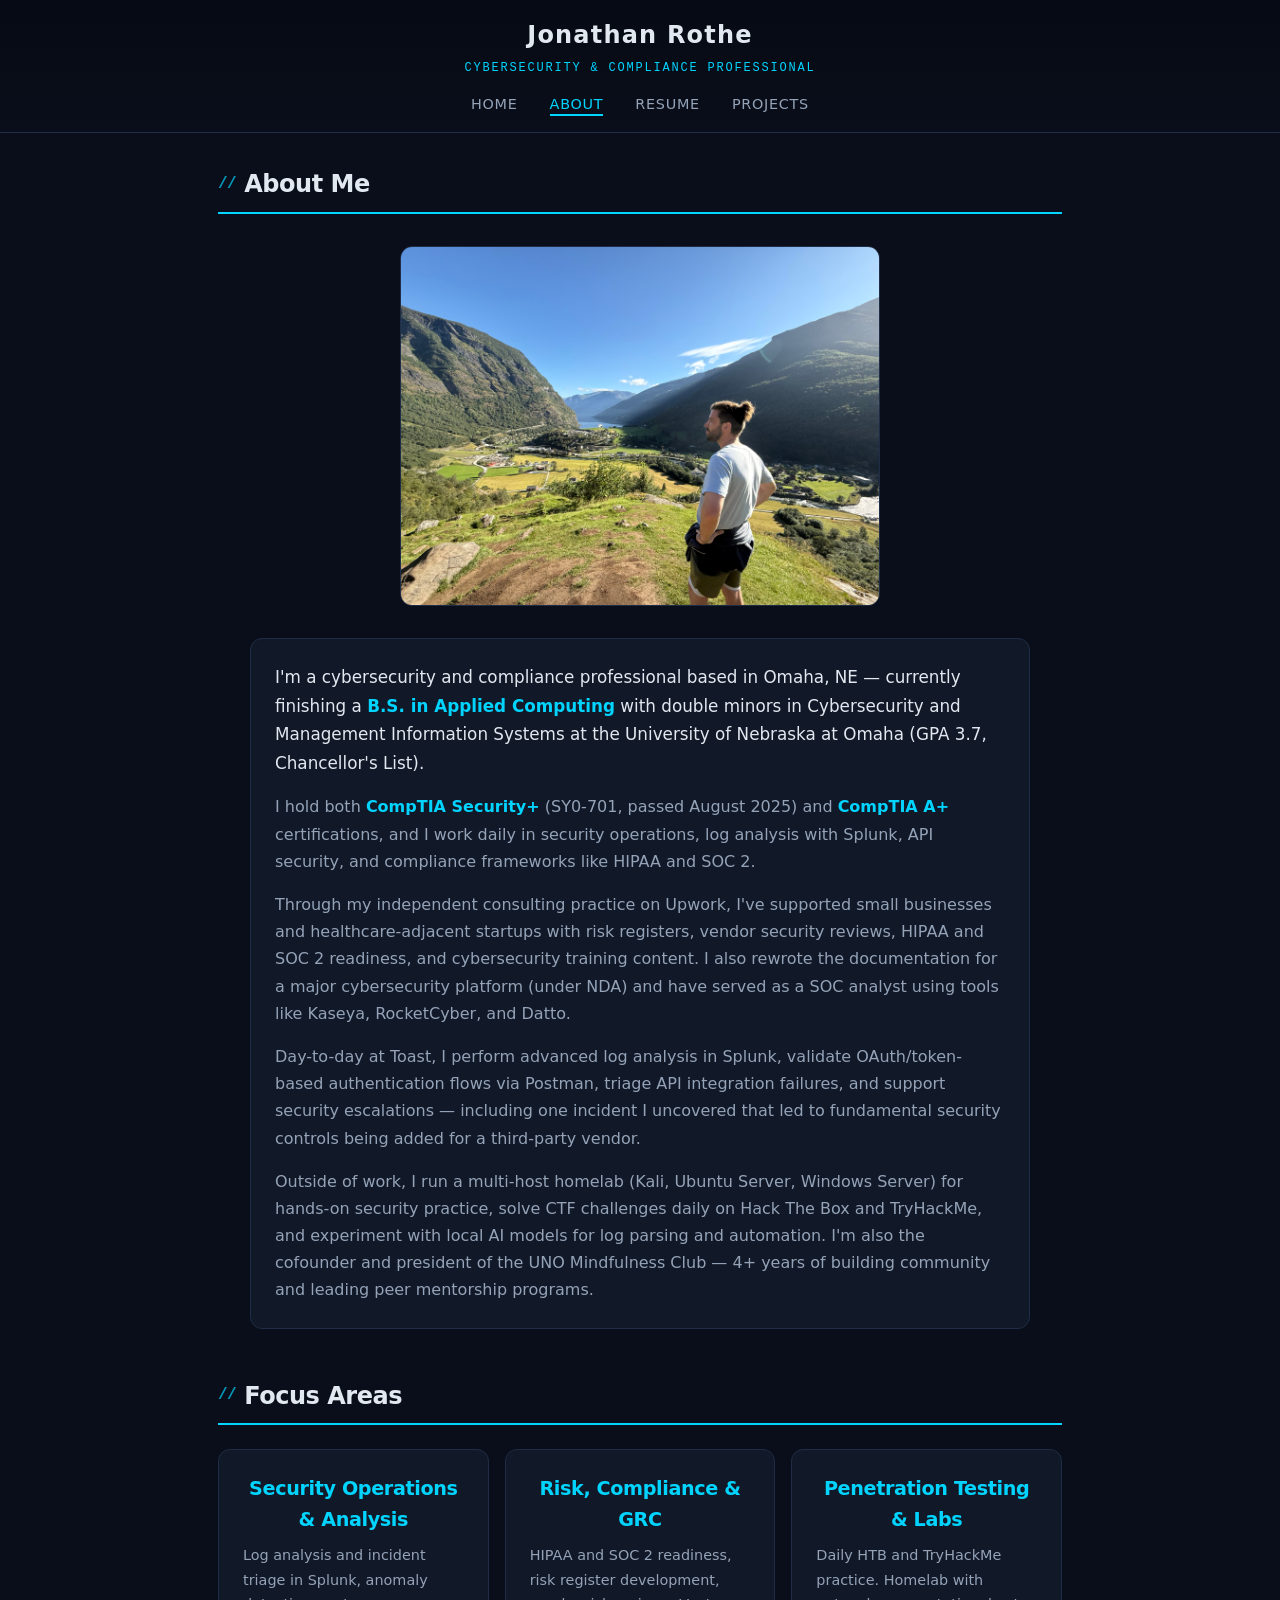
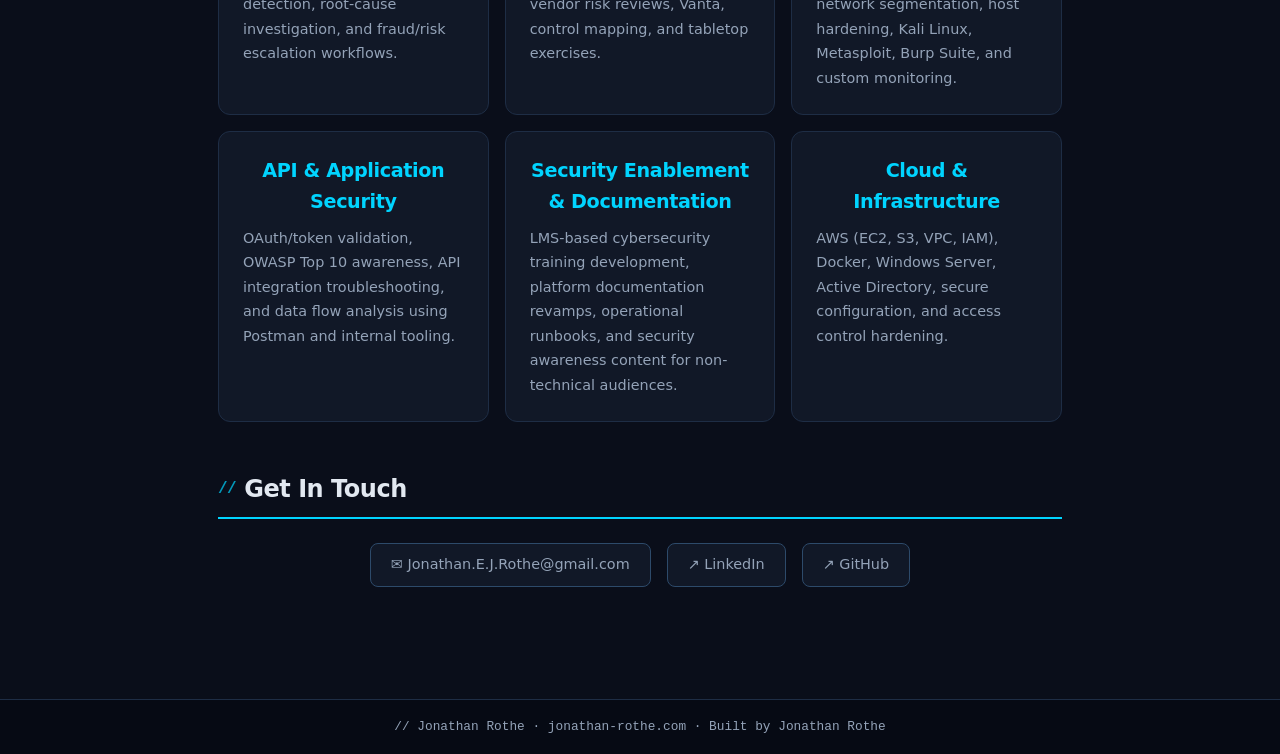
==== commit 3c0ddfbc: "Fix: apply cybersecurity rebrand correctly to main The previous PR merge did not apply our changes c" ====
--- a/about.html
+++ b/about.html
@@ -22,37 +22,11 @@
     </header>
 
     <main>
-        <section class="about-intro">
-            <h2>About Me</h2>
-            <div class="about-layout">
-                <img src="pictures/canyon.jpg" alt="Travel pic" class="responsive-image" width="480" height="680">
-                <div class="about-copy">
-                    <p>I&apos;m Jonathan Rothe, an IT Innovation student at the University of Nebraska at Omaha with a minor in cybersecurity and MIS. My academic path and professional work reflect my curiosity for how technology can be built, secured, and scaled to solve real problems.</p>
+        <section>
+            <h2 class="section-title">About Me</h2>
 
-                    <p>Currently, I work at Toast, where I advanced from a Payments Expert role into API Integrations. In this position, I troubleshoot and support integrations that connect restaurants to external systems, giving me hands-on experience with REST APIs, authentication methods, and log analysis. I&apos;ve also gained practical exposure to Splunk, using it to parse logs, build searches, and support incident investigations.</p>
-
-                    <p>At UNO, I&apos;ve taken on projects that range from building small virtual labs with Linux and Windows endpoints, to practicing offensive and defensive techniques with penetration testing tools, to exploring security governance and standards. I also run my own homelab, hosting services like Nextcloud and Pi-hole on Raspberry Pi and Ubuntu servers, which keeps me learning beyond the classroom.</p>
-
-                    <p>My interests sit at the intersection of cybersecurity, innovation, and AI. I&apos;m especially curious about how security and automation overlap, and how data from tools like Splunk can be enriched with machine learning to improve threat detection and response.</p>
-
-                    <p>Outside of work and school, I&apos;m committed to personal growth and creativity. I enjoy flying my drone, capturing and editing video for my YouTube channel, traveling, working out, and exploring how technology connects people to experiences. Long-term, I see myself building a career that blends deep technical expertise with global perspective &mdash; living and working across cultures while contributing to the safety and innovation of the digital world.</p>
-                </div>
-            </div>
-        </section>
-
-        <section class="skills-summary">
-            <h3>Skills Snapshot</h3>
-            <ul>
-                <li>Cybersecurity &amp; IT Security: Penetration testing, digital forensics, risk analysis, and daily Hack The Box / TryHackMe labs.</li>
-                <li>Network Security &amp; Monitoring: Wireshark traffic analysis, Nmap scanning, firewall hardening, SSH and segmentation best practices.</li>
-                <li>Cloud &amp; Infrastructure: Secure self-hosted Linux cloud, AWS (EC2, VPC, RDS, S3, Lambda), Docker, Hyper-V, and virtualization management.</li>
-                <li>Homelab Engineering: Kali, Ubuntu Server, Raspberry Pi builds, Windows Server administration, smart home automation, and system hardening.</li>
-                <li>Programming &amp; Automation: Python, Bash, PowerShell, SQL, Java, JavaScript, HTML, CSS, Vue.js, Django, RESTful API development.</li>
-                <li>AI &amp; Data Tools: Local LLM deployment with Ollama/LMStudio, AI voice cloning, Splunk log analysis, automation with ChatGPT Plus.</li>
-                <li>Professional Tools &amp; Support: API troubleshooting with Postman, Salesforce and JIRA workflows, customer-facing tech support at Toast.</li>
-                <li>Leadership &amp; Communication: Founding president of UNO Mindfulness Club, technical writing, cybersecurity presentations, cross-team collaboration.</li>
-            </ul>
-        </section>
+            <img src="pictures/canyon.jpg" alt="Jonathan Rothe" class="responsive-image"
+                 style="max-width:480px;border-radius:12px;">
 
             <div class="card" style="max-width:780px;margin:0 auto 2rem;text-align:left;">
                 <p style="color:#e2e8f0;font-size:1.05rem;margin-bottom:1rem;">
--- a/style.css
+++ b/style.css
@@ -1,594 +1,657 @@
-:root {
-    --primary-deep: #03122b;
-    --primary-main: #154d9c;
-    --primary-accent: #4f88ff;
-    --primary-soft: #8dc6ff;
-    --neutral-100: #f1f5fb;
-    --neutral-200: rgba(255, 255, 255, 0.92);
-    --neutral-300: rgba(255, 255, 255, 0.65);
-    --text-strong: #0a1536;
-    --text-body: #1f2f4d;
-    --text-muted: #5c6e91;
-    --shadow-elevated: 0 20px 45px rgba(8, 26, 60, 0.25);
-    --shadow-soft: 0 12px 24px rgba(15, 35, 75, 0.18);
-    --shadow-inset: inset 0 0 0 1px rgba(255, 255, 255, 0.2);
-}
-
-* {
+/* ============================================================
+   JONATHAN ROTHE — CYBERSECURITY PORTFOLIO
+   Global Stylesheet
+   ============================================================ */
+
+/* ── Reset & Base ── */
+*, *::before, *::after {
     box-sizing: border-box;
+    margin: 0;
+    padding: 0;
 }
 
 html, body {
     height: 100%;
-    margin: 0;
-    padding: 0;
 }
 
 body {
-    font-family: "Segoe UI", "Helvetica Neue", system-ui, sans-serif;
-    color: var(--text-body);
-    background: linear-gradient(135deg, #d9e9ff 0%, #f4f7fb 45%, #e5ecf5 100%);
+    font-family: -apple-system, BlinkMacSystemFont, 'Segoe UI', system-ui, sans-serif;
     display: flex;
     flex-direction: column;
     min-height: 100vh;
+    background-color: #0a0e1a;
+    color: #e2e8f0;
+    line-height: 1.6;
+    text-align: center;
+}
+
+/* ── Typography ── */
+h1, h2, h3 {
+    text-align: center;
+    font-weight: 700;
+    letter-spacing: -0.02em;
+}
+
+h2 {
+    font-size: 1.75rem;
+    color: #e2e8f0;
+    margin-bottom: 1rem;
+}
+
+h3 {
+    font-size: 1.2rem;
+    color: #00d4ff;
+}
+
+p {
+    color: #94a3b8;
     line-height: 1.7;
 }
 
+a {
+    color: #00d4ff;
+    text-decoration: none;
+    transition: color 0.2s ease;
+}
+
+a:hover {
+    color: #67e8f9;
+    text-decoration: none;
+}
+
+/* ── Section Divider ── */
+.section-title {
+    font-size: 1.5rem;
+    color: #e2e8f0;
+    text-align: left;
+    padding-bottom: 0.5rem;
+    border-bottom: 2px solid #00d4ff;
+    margin-bottom: 1.5rem;
+    display: flex;
+    align-items: center;
+    gap: 0.5rem;
+}
+
+.section-title::before {
+    content: '//';
+    color: #00d4ff;
+    font-family: 'Courier New', monospace;
+    font-size: 1rem;
+    opacity: 0.7;
+}
+
+/* ── Header ── */
 header {
-    background: linear-gradient(135deg, #020d21 0%, #152338 55%, #25354d 100%);
-    color: #eef2ff;
-    text-align: center;
-    padding: 2.5rem 1.5rem 2rem;
-    box-shadow: var(--shadow-elevated);
-    position: relative;
-    isolation: isolate;
-}
-
-header::after {
-    content: "";
-    position: absolute;
-    inset: 0;
-    background: linear-gradient(135deg, rgba(79, 136, 255, 0.35), transparent 70%);
-    pointer-events: none;
-    mix-blend-mode: screen;
+    background: linear-gradient(180deg, #060a14 0%, #0a0e1a 100%);
+    border-bottom: 1px solid #1e2d45;
+    padding: 1rem 2rem;
+    position: sticky;
+    top: 0;
+    z-index: 100;
+    backdrop-filter: blur(8px);
 }
 
 header h1 {
-    margin: 0;
-    color: #eef2ff;
-    font-size: clamp(2rem, 3vw, 2.8rem);
-    letter-spacing: 0.08em;
+    font-size: 1.5rem;
+    color: #e2e8f0;
+    margin-bottom: 0.25rem;
+    letter-spacing: 0.05em;
+}
+
+header .tagline {
+    font-size: 0.75rem;
+    color: #00d4ff;
+    letter-spacing: 0.15em;
     text-transform: uppercase;
+    font-family: 'Courier New', monospace;
+    margin-bottom: 0.75rem;
 }
 
 nav ul {
     list-style: none;
     display: flex;
-    gap: clamp(1rem, 4vw, 2.5rem);
     justify-content: center;
+    gap: 2rem;
+    flex-wrap: wrap;
+}
+
+nav ul li a {
+    color: #94a3b8;
+    font-size: 0.9rem;
+    font-weight: 500;
+    letter-spacing: 0.05em;
+    text-transform: uppercase;
+    transition: color 0.2s ease;
+    padding-bottom: 2px;
+    border-bottom: 2px solid transparent;
+}
+
+nav ul li a:hover,
+nav ul li a.active {
+    color: #00d4ff;
+    border-bottom-color: #00d4ff;
+    text-decoration: none;
+}
+
+/* ── Main Layout ── */
+main {
+    flex: 1;
+    padding: 2rem 10%;
+    padding-bottom: 4rem;
+    max-width: 1100px;
+    margin: 0 auto;
+    width: 100%;
+}
+
+section {
+    margin-bottom: 3rem;
+}
+
+/* ── Cards ── */
+.card {
+    background: #111827;
+    border: 1px solid #1e2d45;
+    border-radius: 12px;
+    padding: 1.5rem;
+    text-align: left;
+    transition: border-color 0.2s ease, box-shadow 0.2s ease;
+}
+
+.card:hover {
+    border-color: #00d4ff33;
+    box-shadow: 0 0 20px #00d4ff15;
+}
+
+/* ── Skill Badges ── */
+.badge-grid {
+    display: flex;
+    flex-wrap: wrap;
+    gap: 0.5rem;
+    margin-top: 0.75rem;
+}
+
+.badge {
+    background: #0d1829;
+    border: 1px solid #2d4a6a;
+    color: #7dd3fc;
+    border-radius: 6px;
+    padding: 0.3rem 0.75rem;
+    font-size: 0.8rem;
+    font-family: 'Courier New', monospace;
+    letter-spacing: 0.03em;
+    transition: border-color 0.2s, background 0.2s;
+}
+
+.badge:hover {
+    border-color: #00d4ff;
+    background: #0d1f35;
+}
+
+.badge.green {
+    border-color: #15532e;
+    color: #4ade80;
+    background: #052e16;
+}
+
+.badge.cyan {
+    border-color: #164e63;
+    color: #22d3ee;
+    background: #083344;
+}
+
+.badge.orange {
+    border-color: #7c2d12;
+    color: #fb923c;
+    background: #431407;
+}
+
+/* ── Cert Badges ── */
+.cert-card {
+    display: flex;
     align-items: center;
-    padding: 1.25rem 0 0;
+    gap: 1rem;
+    background: #0d1829;
+    border: 1px solid #00d4ff44;
+    border-radius: 10px;
+    padding: 1rem 1.25rem;
+    text-align: left;
+}
+
+.cert-icon {
+    font-size: 2rem;
+    flex-shrink: 0;
+}
+
+.cert-card h3 {
+    font-size: 1rem;
+    color: #00d4ff;
+    margin-bottom: 0.25rem;
+}
+
+.cert-card p {
+    font-size: 0.8rem;
+    color: #64748b;
     margin: 0;
+}
+
+.cert-card .cert-verify {
+    font-size: 0.75rem;
+    color: #4ade80;
+    margin-top: 0.25rem;
+    display: block;
+}
+
+/* ── Timeline / Experience ── */
+.timeline-entry {
+    text-align: left;
+    position: relative;
+    padding-left: 1.25rem;
+    border-left: 2px solid #1e3a5f;
+    margin-bottom: 1.75rem;
+}
+
+.timeline-entry::before {
+    content: '';
+    position: absolute;
+    left: -5px;
+    top: 0.4rem;
+    width: 8px;
+    height: 8px;
+    background: #00d4ff;
+    border-radius: 50%;
+}
+
+.timeline-entry h3 {
+    font-size: 1rem;
+    color: #e2e8f0;
+    margin-bottom: 0.15rem;
+    text-align: left;
+}
+
+.timeline-entry .org {
+    color: #00d4ff;
+    font-size: 0.85rem;
+    font-weight: 600;
+}
+
+.timeline-entry .date {
+    color: #475569;
+    font-size: 0.8rem;
+    font-family: 'Courier New', monospace;
+    margin-bottom: 0.5rem;
+}
+
+.timeline-entry ul {
+    list-style: none;
+    padding: 0;
+    margin-top: 0.5rem;
+}
+
+.timeline-entry ul li {
+    color: #94a3b8;
+    font-size: 0.9rem;
+    padding: 0.2rem 0;
+    padding-left: 1rem;
+    position: relative;
+}
+
+.timeline-entry ul li::before {
+    content: '›';
+    color: #00d4ff;
+    position: absolute;
+    left: 0;
+}
+
+/* ── Footer ── */
+footer {
+    background: #060a14;
+    border-top: 1px solid #1e2d45;
+    color: #475569;
+    text-align: center;
+    padding: 1rem 0;
+    font-size: 0.8rem;
+    font-family: 'Courier New', monospace;
+}
+
+/* ── Responsive Images ── */
+.responsive-image, .responsive-video {
+    display: block;
+    margin: 2rem auto;
+    max-width: 100%;
+    height: auto;
+    border-radius: 12px;
+    border: 1px solid #1e2d45;
+}
+
+/* ── Download Button ── */
+.download-button {
+    font-size: 1rem;
+    padding: 0.75rem 2rem;
+    background: transparent;
+    color: #00d4ff;
+    border: 2px solid #00d4ff;
+    cursor: pointer;
+    border-radius: 8px;
+    font-weight: 600;
+    letter-spacing: 0.05em;
+    transition: background 0.2s ease, color 0.2s ease;
+}
+
+.download-button:hover {
+    background: #00d4ff;
+    color: #0a0e1a;
+}
+
+#download {
+    text-align: center;
+    margin-bottom: 2rem;
+}
+
+/* ── Hero Section (index.html) ── */
+.hero {
+    padding: 4rem 0 3rem;
+    text-align: center;
+}
+
+.hero h2 {
+    font-size: 3rem;
+    font-weight: 800;
+    color: #e2e8f0;
+    margin-bottom: 0.5rem;
+}
+
+.hero .subtitle {
+    font-size: 1.1rem;
+    color: #00d4ff;
+    font-family: 'Courier New', monospace;
+    letter-spacing: 0.1em;
+    margin-bottom: 1.5rem;
+    min-height: 1.6em;
+}
+
+.hero .bio {
+    max-width: 680px;
+    margin: 0 auto 2rem;
+    color: #94a3b8;
+    font-size: 1rem;
+}
+
+.hero-certs {
+    display: flex;
+    justify-content: center;
+    gap: 1rem;
     flex-wrap: wrap;
-}
-
-nav a {
+    margin: 1.5rem 0 2.5rem;
+}
+
+.hero-cert-badge {
+    display: flex;
+    align-items: center;
+    gap: 0.5rem;
+    background: #0d1829;
+    border: 1px solid #00d4ff44;
+    border-radius: 8px;
+    padding: 0.5rem 1rem;
+    font-size: 0.85rem;
+    color: #7dd3fc;
+    font-family: 'Courier New', monospace;
+}
+
+.hero-cert-badge .dot {
+    width: 8px;
+    height: 8px;
+    background: #4ade80;
+    border-radius: 50%;
+    animation: pulse 2s infinite;
+}
+
+@keyframes pulse {
+    0%, 100% { opacity: 1; }
+    50% { opacity: 0.3; }
+}
+
+.contact-links {
+    display: flex;
+    justify-content: center;
+    gap: 1rem;
+    flex-wrap: wrap;
+    margin-top: 1rem;
+}
+
+.contact-btn {
     display: inline-flex;
     align-items: center;
+    gap: 0.4rem;
+    padding: 0.6rem 1.25rem;
+    border: 1px solid #2d4a6a;
+    border-radius: 8px;
+    color: #94a3b8;
+    font-size: 0.9rem;
+    transition: border-color 0.2s, color 0.2s, background 0.2s;
+    background: #111827;
+}
+
+.contact-btn:hover {
+    border-color: #00d4ff;
+    color: #00d4ff;
+    background: #0d1829;
+    text-decoration: none;
+}
+
+/* ── Stats Row ── */
+.stats-row {
+    display: flex;
     justify-content: center;
-    padding: 0.65rem 1.6rem;
-    border-radius: 999px;
-    font-weight: 600;
-    color: #eef2ff;
-    letter-spacing: 0.05em;
+    gap: 2rem;
+    flex-wrap: wrap;
+    margin: 2rem 0;
+}
+
+.stat-item {
+    text-align: center;
+}
+
+.stat-item .stat-number {
+    font-size: 2rem;
+    font-weight: 800;
+    color: #00d4ff;
+    font-family: 'Courier New', monospace;
+    display: block;
+}
+
+.stat-item .stat-label {
+    font-size: 0.75rem;
+    color: #475569;
+    text-transform: uppercase;
+    letter-spacing: 0.1em;
+}
+
+/* ── Skills Grid ── */
+.skills-grid {
+    display: grid;
+    grid-template-columns: repeat(auto-fit, minmax(260px, 1fr));
+    gap: 1rem;
+    text-align: left;
+}
+
+.skill-category h3 {
+    font-size: 0.85rem;
+    text-transform: uppercase;
+    letter-spacing: 0.1em;
+    color: #00d4ff;
+    margin-bottom: 0.75rem;
+    font-family: 'Courier New', monospace;
+    text-align: left;
+}
+
+/* ── Projects Page ── */
+.projects-container {
+    text-align: center;
+    padding: 1rem 0;
+}
+
+.projects-container > p {
+    max-width: 700px;
+    margin: 0 auto 2rem;
+}
+
+.projects-grid {
+    display: grid;
+    grid-template-columns: repeat(auto-fit, minmax(260px, 1fr));
+    gap: 1.25rem;
+    text-align: left;
+}
+
+.project-card {
+    background: #111827;
+    border: 1px solid #1e2d45;
+    border-radius: 12px;
+    overflow: hidden;
+    transition: border-color 0.2s, box-shadow 0.2s, transform 0.2s;
     text-decoration: none;
-    background: linear-gradient(135deg, rgba(79, 136, 255, 0.35), rgba(20, 77, 156, 0.25));
-    backdrop-filter: blur(12px);
-    box-shadow: 0 8px 18px rgba(16, 41, 88, 0.3);
-    transition: transform 0.25s ease, box-shadow 0.25s ease, background 0.25s ease;
-}
-
-nav a::after {
-    content: none;
-}
-
-nav a:hover,
-nav a:focus-visible {
+    display: block;
+    color: inherit;
+}
+
+.project-card:hover {
+    border-color: #00d4ff44;
+    box-shadow: 0 0 20px #00d4ff15;
     transform: translateY(-3px);
-    box-shadow: 0 14px 26px rgba(17, 56, 129, 0.35);
-    background: linear-gradient(135deg, rgba(79, 136, 255, 0.55), rgba(20, 77, 156, 0.45));
-}
-
-main {
-    width: min(1100px, 88%);
-    margin: clamp(2.5rem, 6vw, 4rem) auto;
-    padding: clamp(2rem, 4vw, 4rem);
-    background: var(--neutral-200);
-    border-radius: 28px;
-    box-shadow: var(--shadow-elevated);
-    backdrop-filter: blur(18px);
-    display: flex;
-    flex-direction: column;
-    gap: clamp(2.5rem, 4vw, 3.5rem);
-}
-
-section {
-    margin: 0;
-    padding: clamp(1.5rem, 3vw, 2.25rem);
-    border-radius: 24px;
-    background: linear-gradient(140deg, rgba(141, 198, 255, 0.22) 0%, rgba(255, 255, 255, 0.82) 100%);
-    box-shadow: var(--shadow-soft);
-    position: relative;
-    overflow: hidden;
-}
-
-section::before {
-    content: "";
-    position: absolute;
-    inset: 0;
-    background: linear-gradient(160deg, rgba(79, 136, 255, 0.2), transparent 65%);
-    opacity: 0.8;
-    pointer-events: none;
-}
-
-section > * {
-    position: relative;
-    z-index: 1;
-}
-
-h1, h2, h3 {
-    font-family: "Segoe UI", "Helvetica Neue", system-ui, sans-serif;
-    margin: 0 0 1rem;
-    color: var(--text-strong);
-    letter-spacing: 0.04em;
-}
-
-h2 {
-    font-size: clamp(1.75rem, 3vw, 2.25rem);
-}
-
-h3 {
-    font-size: clamp(1.35rem, 2.5vw, 1.75rem);
-    color: var(--primary-main);
-}
-
-p {
-    margin: 0 0 1.1rem;
-    font-size: 1.05rem;
-    color: var(--text-body);
-}
-
-strong {
-    color: var(--primary-main);
-}
-
-ul,
-ol {
-    list-style: none;
-    margin: 1.5rem 0 0;
-    padding: 0;
-}
-
-main ul,
-main ol {
-    display: grid;
-    gap: 1rem;
-}
-
-main li {
-    background: linear-gradient(135deg, rgba(13, 61, 130, 0.08), rgba(255, 255, 255, 0.8));
-    padding: 1rem 1.35rem;
-    border-radius: 18px;
-    font-size: 1.03rem;
-    color: var(--text-body);
-    box-shadow: var(--shadow-soft);
-    border: 1px solid rgba(79, 136, 255, 0.1);
-    transition: transform 0.25s ease, box-shadow 0.25s ease;
-}
-
-main li:hover {
-    transform: translateY(-2px);
-    box-shadow: 0 16px 32px rgba(16, 41, 88, 0.18);
-}
-
-.skills-summary ul {
-    grid-template-columns: repeat(auto-fit, minmax(260px, 1fr));
-}
-
-.hero {
-    position: relative;
-    background: linear-gradient(135deg, rgba(3, 18, 43, 0.88), rgba(21, 77, 156, 0.65)), url('pictures/selfie.jpg') center/cover;
-    color: #f7f9ff;
-    padding: clamp(3rem, 6vw, 5rem);
-    border-radius: 28px;
-    overflow: hidden;
-    min-height: clamp(320px, 55vw, 420px);
+    text-decoration: none;
+    color: inherit;
+}
+
+.project-card-img {
+    width: 100%;
+    height: 160px;
+    background: #0d1829;
     display: flex;
     align-items: center;
     justify-content: center;
-    text-align: center;
-}
-
-.hero-inner {
-    position: relative;
-    z-index: 1;
-    display: flex;
-    flex-direction: column;
-    gap: clamp(1rem, 3vw, 1.75rem);
-    align-items: center;
-    max-width: min(780px, 92%);
-}
-
-.hero::before {
-    content: "";
-    position: absolute;
-    inset: 0;
-    background: radial-gradient(circle at 20% 20%, rgba(141, 198, 255, 0.35), transparent 55%),
-        radial-gradient(circle at 80% 80%, rgba(79, 136, 255, 0.3), transparent 60%);
-    z-index: 0;
-}
-
-.hero-name {
-    font-size: clamp(1.1rem, 2vw, 1.3rem);
-    letter-spacing: 0.4em;
-    text-transform: uppercase;
-    color: rgba(255, 255, 255, 0.9);
-}
-
-.hero-title {
-    font-size: clamp(1.6rem, 4vw, 2.6rem);
-    margin: 0;
-    color: #f7f9ff;
-}
-
-.hero-actions {
-    display: flex;
-    gap: 1rem;
-    flex-wrap: wrap;
-    justify-content: center;
-}
-
-.hero-button {
-    display: inline-flex;
-    align-items: center;
-    justify-content: center;
-    padding: 0.85rem 1.85rem;
-    border-radius: 999px;
-    background: linear-gradient(135deg, rgba(141, 198, 255, 0.9), rgba(79, 136, 255, 0.9));
-    color: #0a1536;
-    font-weight: 700;
-    letter-spacing: 0.08em;
-    box-shadow: 0 16px 32px rgba(12, 42, 98, 0.35);
-    transition: transform 0.25s ease, box-shadow 0.25s ease;
-}
-
-.hero-button:hover,
-.hero-button:focus-visible {
-    transform: translateY(-4px);
-    box-shadow: 0 22px 44px rgba(12, 42, 98, 0.4);
-}
-
-.hero-button::after {
-    display: none;
-}
-
-.hero-button.ghost {
-    background: rgba(9, 24, 54, 0.35);
-    color: #f7f9ff;
-    border: 1px solid rgba(141, 198, 255, 0.6);
-    box-shadow: 0 12px 28px rgba(9, 24, 54, 0.55);
-}
-
-.hero-button.ghost:hover,
-.hero-button.ghost:focus-visible {
-    transform: translateY(-4px);
-    box-shadow: 0 18px 38px rgba(9, 24, 54, 0.65);
-}
-
-.intro {
-    text-align: center;
-}
-
-.intro p {
-    margin: 0;
-    font-size: 1.1rem;
-    color: var(--text-body);
-}
-
-.credential-showcase {
-    text-align: center;
-}
-
-.credential-showcase h2 {
-    margin-bottom: 1.5rem;
-}
-
-.credential-grid {
-    display: grid;
-    grid-template-columns: repeat(auto-fit, minmax(240px, 1fr));
-    gap: 1.75rem;
-}
-
-.credential-card {
-    background: rgba(255, 255, 255, 0.88);
-    border-radius: 22px;
-    padding: 1.4rem;
-    box-shadow: var(--shadow-soft);
-    border: 1px solid rgba(79, 136, 255, 0.18);
-    display: flex;
-    flex-direction: column;
-    gap: 1.1rem;
-    align-items: center;
-    text-align: center;
-}
-
-.credential-card img {
-    width: 100%;
-    height: 160px;
-    object-fit: contain;
-    border-radius: 18px;
-    background: rgba(255, 255, 255, 0.95);
-    padding: 1rem;
-    box-shadow: var(--shadow-inset);
-}
-
-.credential-content {
-    display: flex;
-    flex-direction: column;
-    gap: 0.75rem;
-    align-items: center;
-}
-
-.credential-content h3 {
-    margin: 0;
-    font-size: 1.2rem;
-    color: var(--text-strong);
-}
-
-.credential-content p {
-    margin: 0;
-    font-size: 1rem;
-    color: var(--text-body);
-}
-
-.credential-content a {
-    font-weight: 700;
-}
-
-.media-feature {
-    text-align: center;
-}
-
-.video-frame {
-    position: relative;
-    width: 100%;
-    padding-top: 56.25%;
-    border-radius: 24px;
     overflow: hidden;
-    box-shadow: var(--shadow-elevated);
-    border: 1px solid rgba(79, 136, 255, 0.2);
-}
-
-.video-frame iframe {
-    position: absolute;
-    inset: 0;
+}
+
+.project-card-img img {
     width: 100%;
     height: 100%;
-}
-
-.links {
-    text-align: center;
-}
-
-.link-grid {
-    display: grid;
-    grid-template-columns: repeat(auto-fit, minmax(200px, 1fr));
-    gap: 1.25rem;
-}
-
-.link-card {
-    display: inline-flex;
+    object-fit: cover;
+}
+
+.project-card-body {
+    padding: 1.25rem;
+}
+
+.project-card-body h3 {
+    font-size: 1rem;
+    color: #e2e8f0;
+    text-align: left;
+    margin-bottom: 0.4rem;
+}
+
+.project-card-body p {
+    font-size: 0.85rem;
+    color: #64748b;
+    margin-bottom: 0.75rem;
+}
+
+.project-tag {
+    display: inline-block;
+    background: #0d1829;
+    border: 1px solid #2d4a6a;
+    color: #7dd3fc;
+    border-radius: 4px;
+    padding: 0.15rem 0.5rem;
+    font-size: 0.72rem;
+    font-family: 'Courier New', monospace;
+    margin-right: 0.3rem;
+    margin-bottom: 0.3rem;
+}
+
+/* Keep old button classes for backward compatibility */
+.project-buttons,
+.project-images {
+    display: none;
+}
+
+/* ── Finance Tool styles (preserved) ── */
+#budgeting-tool #expense-list {
+    margin-top: 10px;
+    display: flex;
+    flex-direction: column;
+    align-items: stretch;
+    gap: 10px;
+}
+
+#budgeting-tool #expense-list div {
+    display: flex;
+    flex-direction: row;
+    gap: 10px;
     align-items: center;
+}
+
+#budgeting-tool #expense-list input[type="text"] {
+    flex: 1;
+    padding: 8px;
+    border: 1px solid #2d4a6a;
+    border-radius: 4px;
+    background: #0d1829;
+    color: #e2e8f0;
+}
+
+#budgeting-tool #expense-list button.remove-expense {
+    background-color: #dc3545;
+    color: white;
+    border: none;
+    border-radius: 4px;
+    padding: 8px 12px;
+    cursor: pointer;
+    transition: background-color 0.3s ease;
+}
+
+#budgeting-tool #expense-list button.remove-expense:hover {
+    background-color: #c82333;
+}
+
+.tool-buttons {
+    display: flex;
     justify-content: center;
-    padding: 1.1rem 1.35rem;
-    border-radius: 18px;
-    background: linear-gradient(135deg, rgba(21, 77, 156, 0.9), rgba(79, 136, 255, 0.95));
-    color: #f7f9ff;
-    font-weight: 600;
-    letter-spacing: 0.06em;
-    box-shadow: var(--shadow-soft);
-    text-align: center;
-    transition: transform 0.25s ease, box-shadow 0.25s ease;
-}
-
-.link-card::after {
-    display: none;
-}
-
-.link-card:hover,
-.link-card:focus-visible {
-    transform: translateY(-3px);
-    box-shadow: 0 20px 32px rgba(21, 77, 156, 0.35);
-}.responsive-image,
-.responsive-video {
-    display: block;
-    margin: clamp(1rem, 2vw, 1.5rem) auto clamp(1.5rem, 4vw, 2.5rem);
-    max-width: min(100%, 720px);
-    height: auto;
-    border-radius: 24px;
-    box-shadow: var(--shadow-soft);
-    border: 1px solid rgba(79, 136, 255, 0.18);
-}
-
-a {
-    color: var(--primary-main);
-    font-weight: 600;
-    text-decoration: none;
-    position: relative;
-    transition: color 0.25s ease;
-}
-
-a::after {
-    content: "";
-    position: absolute;
-    left: 0;
-    bottom: -4px;
-    width: 100%;
-    height: 2px;
-    background: linear-gradient(135deg, var(--primary-accent), var(--primary-soft));
-    transform: scaleX(0);
-    transform-origin: left;
-    transition: transform 0.25s ease;
-}
-
-a:hover,
-a:focus-visible {
-    color: var(--primary-accent);
-}
-
-a:hover::after,
-a:focus-visible::after {
-    transform: scaleX(1);
-}
-
-.download-button,
-button,
-.project-buttons a,
-.tool-buttons button,
-.tool-section button {
-    font-size: 1rem;
-    padding: 0.9rem 1.75rem;
-    border: none;
-    border-radius: 999px;
-    background: linear-gradient(135deg, var(--primary-main), var(--primary-accent));
-    color: #f7f9ff;
+    gap: 80px;
+    margin-bottom: 40px;
+    padding: 20px 0;
+    background-color: #111827;
+    border-bottom: 1px solid #1e2d45;
+}
+
+.tool-buttons button {
+    background-color: #0d1829;
+    color: #00d4ff;
+    padding: 12px 28px;
+    font-size: 1rem;
+    border: 1px solid #00d4ff44;
+    border-radius: 8px;
     cursor: pointer;
-    font-weight: 600;
-    letter-spacing: 0.05em;
-    box-shadow: 0 14px 30px rgba(21, 77, 156, 0.3);
-    transition: transform 0.25s ease, box-shadow 0.25s ease;
-}
-
-.download-button:hover,
-button:hover,
-.project-buttons a:hover,
-.tool-buttons button:hover,
-.tool-section button:hover {
-    transform: translateY(-3px);
-    box-shadow: 0 20px 38px rgba(21, 77, 156, 0.35);
-}
-
-#download {
-    text-align: center;
-}
-
-footer {
-    background: linear-gradient(135deg, #020d21 0%, #152338 55%, #25354d 100%);
-    color: #eef2ff;
-    text-align: center;
-    padding: 1.8rem 1rem;
-    margin-top: auto;
-    box-shadow: var(--shadow-elevated);
-}
-
-footer p {
-    margin: 0;
-    color: #eef2ff;
-    font-size: 0.95rem;
-    letter-spacing: 0.08em;
-    text-transform: uppercase;
-}
-
-.projects-container {
-    text-align: left;
-}
-
-.projects-container h2,
-.projects-container p {
-    text-align: left;
-}
-
-.project-list {
-    display: grid;
-    gap: clamp(2rem, 4vw, 3rem);
-}
-
-.project-card {
-    background: linear-gradient(145deg, rgba(141, 198, 255, 0.18), rgba(255, 255, 255, 0.9));
-    border-radius: 26px;
-    padding: clamp(1.75rem, 4vw, 2.25rem);
-    box-shadow: var(--shadow-soft);
-    border: 1px solid rgba(79, 136, 255, 0.12);
-    display: flex;
-    flex-direction: column;
-    gap: clamp(1.5rem, 3vw, 2rem);
-    overflow: hidden;
-}
-
-.project-image {
-    width: 100%;
-    border-radius: 22px;
-    box-shadow: var(--shadow-soft);
-    border: 1px solid rgba(79, 136, 255, 0.15);
-    object-fit: cover;
-    max-height: 420px;
-}
-
-.project-content {
-    display: flex;
-    flex-direction: column;
-    gap: 1rem;
-}
-
-.project-content h3 {
-    margin: 0;
-    color: var(--text-strong);
-    font-size: clamp(1.3rem, 2.6vw, 1.6rem);
-}
-
-.project-content p {
-    margin: 0;
-    color: var(--text-body);
-}
-
-.project-link {
-    align-self: flex-start;
-    padding: 0.85rem 1.9rem;
-    border-radius: 999px;
-    background: linear-gradient(135deg, var(--primary-main), var(--primary-accent));
-    color: #f7f9ff;
-    font-weight: 600;
-    letter-spacing: 0.06em;
-    text-decoration: none;
-    box-shadow: 0 16px 34px rgba(21, 77, 156, 0.32);
-    transition: transform 0.25s ease, box-shadow 0.25s ease;
-}
-
-.project-link:hover,
-.project-link:focus-visible {
-    transform: translateY(-3px);
-    box-shadow: 0 22px 42px rgba(21, 77, 156, 0.38);
-}.tool-buttons {
-    display: flex;
-    justify-content: center;
-    gap: 1.25rem;
-    flex-wrap: wrap;
-    padding: 1.5rem 0;
-}
-
-.tool-buttons button {
-    background: linear-gradient(135deg, #1e3a68, #4f88ff);
-    min-width: 200px;
+    transition: all 0.3s ease;
+}
+
+.tool-buttons button:hover {
+    background-color: #00d4ff;
+    color: #0a0e1a;
+    transform: translateY(-2px);
+}
+
+.tool-buttons button.active {
+    background-color: #00d4ff;
+    color: #0a0e1a;
+    font-weight: 700;
 }
 
 .tool-section {
     display: none;
-    padding: clamp(1.5rem, 4vw, 2.5rem);
-    background: var(--neutral-200);
-    border-radius: 24px;
-    box-shadow: var(--shadow-soft);
-    border: 1px solid rgba(79, 136, 255, 0.12);
-    max-width: 900px;
+    padding: 20px;
+    background-color: #111827;
+    border: 1px solid #1e2d45;
+    border-radius: 10px;
+    max-width: 800px;
     margin: 0 auto;
 }
 
@@ -597,277 +660,128 @@
 }
 
 .tool-section form {
-    display: flex;
-    flex-direction: column;
-    gap: 1rem;
+    display: inline-block;
+    text-align: left;
+    width: 100%;
 }
 
 .tool-section form div {
-    display: flex;
-    flex-direction: column;
-    gap: 0.5rem;
+    margin-bottom: 15px;
+    display: flex;
+    align-items: center;
+    justify-content: space-between;
 }
 
 .tool-section label {
-    font-weight: 600;
-    color: var(--text-strong);
+    display: inline-block;
+    width: 150px;
+    font-weight: bold;
+    text-align: right;
+    margin-right: 10px;
+    color: #94a3b8;
 }
 
 .tool-section input[type="text"],
 .tool-section select {
-    width: 100%;
-    padding: 0.85rem 1rem;
-    border-radius: 14px;
-    border: 1px solid rgba(79, 136, 255, 0.25);
-    background: rgba(255, 255, 255, 0.9);
-    font-size: 1rem;
-    color: var(--text-body);
+    width: 60%;
+    padding: 8px;
+    border: 1px solid #2d4a6a;
+    border-radius: 4px;
+    background: #0d1829;
+    color: #e2e8f0;
+    font-size: 1rem;
+}
+
+.tool-section button {
+    background-color: #00d4ff;
+    color: #0a0e1a;
+    padding: 10px 20px;
+    font-size: 1rem;
+    border: none;
+    border-radius: 4px;
+    cursor: pointer;
+    font-weight: 700;
+    transition: background-color 0.3s ease;
+    display: block;
+    margin: 0 auto;
+}
+
+.tool-section button:hover {
+    background-color: #67e8f9;
+}
+
+.calc-button {
+    margin-top: 30px;
+    margin-bottom: 30px;
 }
 
 .tool-section .error-message {
-    color: #ff5f79;
-    font-weight: 600;
-}
-
-.calc-button {
-    margin: 1.5rem 0 0;
-}
-
-.about-layout {
-    display: flex;
-    flex-direction: column;
-    gap: clamp(1.5rem, 3vw, 2.5rem);
-    align-items: center;
-    text-align: left;
-}
-
-.about-copy {
-    display: flex;
-    flex-direction: column;
-    gap: 1rem;
-}
-
-.about-copy p {
-    margin: 0;
-}
-
-.resume-intro {
-    text-align: center;
-    background: linear-gradient(140deg, rgba(79, 136, 255, 0.25), rgba(255, 255, 255, 0.85));
-}
-
-.resume-intro h2 {
-    margin-bottom: 1.25rem;
-    letter-spacing: 0.1em;
-    text-transform: uppercase;
-}
-
-.resume-meta {
-    display: flex;
-    flex-wrap: wrap;
-    gap: 1rem 2.5rem;
-    justify-content: center;
-    font-weight: 600;
-    font-size: 1.05rem;
-    color: var(--text-strong);
-}
-
-.resume-meta span {
-    color: var(--text-strong);
-}
-
-.resume-section {
-    display: flex;
-    flex-direction: column;
-    gap: 1.75rem;
-}
-
-.resume-section h3 {
-    text-transform: uppercase;
-    letter-spacing: 0.12em;
-    font-size: clamp(1.35rem, 2.4vw, 1.65rem);
-}
-
-.resume-entry {
-    background: rgba(255, 255, 255, 0.75);
-    border-radius: 18px;
-    padding: clamp(1.25rem, 3vw, 1.75rem);
-    border: 1px solid rgba(79, 136, 255, 0.2);
-    box-shadow: 0 12px 26px rgba(12, 42, 98, 0.08);
-    position: relative;
-    overflow: hidden;
-}
-
-.resume-entry::before {
-    content: "";
-    position: absolute;
-    inset: 0;
-    border-radius: inherit;
-    background: linear-gradient(135deg, rgba(79, 136, 255, 0.15), transparent 70%);
-    opacity: 0.9;
-    pointer-events: none;
-}
-
-.resume-entry > * {
-    position: relative;
-    z-index: 1;
-}
-
-.resume-entry-header {
-    display: flex;
-    flex-wrap: wrap;
-    gap: 0.65rem;
-    justify-content: space-between;
-    align-items: baseline;
-    margin-bottom: 1rem;
-}
-
-.resume-entry-header h4 {
-    margin: 0;
-    font-size: clamp(1.1rem, 2vw, 1.35rem);
-    color: var(--text-strong);
-}
-
-.resume-entry-dates {
-    font-weight: 600;
-    color: var(--primary-main);
-    letter-spacing: 0.05em;
-}
-
-.resume-entry-body p {
-    margin-bottom: 0.75rem;
-}
-
-.resume-subsection {
-    margin-top: 1.35rem;
-    padding-top: 1.1rem;
-    border-top: 1px solid rgba(79, 136, 255, 0.18);
-}
-
-.resume-subsection h5 {
-    margin: 0 0 0.75rem;
-    font-size: 1rem;
-    text-transform: uppercase;
-    letter-spacing: 0.08em;
-    color: var(--text-muted);
-}
-
-.resume-points {
-    display: grid;
-    gap: 0.85rem;
-}
-
-.resume-points p {
-    margin: 0;
-}
-
-@media (max-width: 900px) {
+    color: #f87171;
+    font-weight: bold;
+    margin-top: 10px;
+}
+
+/* ── Responsive ── */
+@media screen and (max-width: 768px) {
     main {
-        width: min(92%, 720px);
-        padding: clamp(1.5rem, 5vw, 2.5rem);
-    }
-
-    section {
-        padding: clamp(1.25rem, 5vw, 1.75rem);
-    }
-
-    nav a {
-        padding: 0.55rem 1.2rem;
-    }
-
-    .hero {
-        min-height: 310px;
-        padding: clamp(2.4rem, 7vw, 4.2rem);
-    }
-
-    .hero-title {
-        font-size: clamp(1.6rem, 5vw, 2.2rem);
-    }
-
-    .credential-grid {
-        grid-template-columns: repeat(auto-fit, minmax(220px, 1fr));
-    }
-
-    .video-frame {
-        padding-top: 58%;
-    }
-}
-
-@media (max-width: 600px) {
+        padding: 1.5rem 5%;
+        padding-bottom: 3rem;
+    }
+
+    .hero h2 {
+        font-size: 2rem;
+    }
+
+    nav ul {
+        gap: 1rem;
+    }
+
+    .stats-row {
+        gap: 1.25rem;
+    }
+
+    .tool-buttons {
+        flex-direction: column;
+        gap: 12px;
+        padding: 15px;
+    }
+
+    .tool-buttons button {
+        width: 100%;
+    }
+
+    .tool-section input[type="text"],
+    .tool-section select {
+        width: 100%;
+    }
+
+    .tool-section form div {
+        flex-direction: column;
+        align-items: flex-start;
+    }
+
+    .tool-section label {
+        text-align: left;
+        margin-bottom: 5px;
+        width: 100%;
+    }
+
+    .skills-grid {
+        grid-template-columns: 1fr;
+    }
+
+    .cert-card {
+        flex-direction: column;
+        text-align: center;
+    }
+}
+
+@media screen and (max-width: 480px) {
     header {
-        padding: 2rem 1.25rem 1.75rem;
-    }
-
-    header h1 {
-        letter-spacing: 0.05em;
-    }
-
-    main {
-        margin: 2rem auto;
-    }
-
-    main ul,
-    main ol {
-        grid-template-columns: 1fr;
-    }
-
-    .responsive-image,
-    .responsive-video {
-        border-radius: 18px;
-    }
-
-    .project-buttons {
-        justify-content: center;
-    }
-
-    .hero {
-        min-height: 280px;
-        padding: clamp(2rem, 8vw, 3.2rem);
-    }
-
-    .hero-name {
-        letter-spacing: 0.18em;
-    }
-
-    .hero-actions {
-        flex-direction: column;
-        width: 100%;
-    }
-
-    .hero-button {
-        width: 100%;
-    }
-
-    .credential-card {
-        padding: 1.2rem;
-    }
-
-    .credential-card img {
-        height: 140px;
-        padding: 0.75rem;
-    }
-
-    .video-frame {
-        padding-top: 65%;
-    }
-
-    .link-card {
-        width: 100%;
-    }
-    .project-link {
-        width: 100%;
-        text-align: center;
-    }
-}
-
-
-
-
-
-
-
-
-
-
-
-
+        padding: 1rem;
+    }
+
+    .hero h2 {
+        font-size: 1.6rem;
+    }
+}
